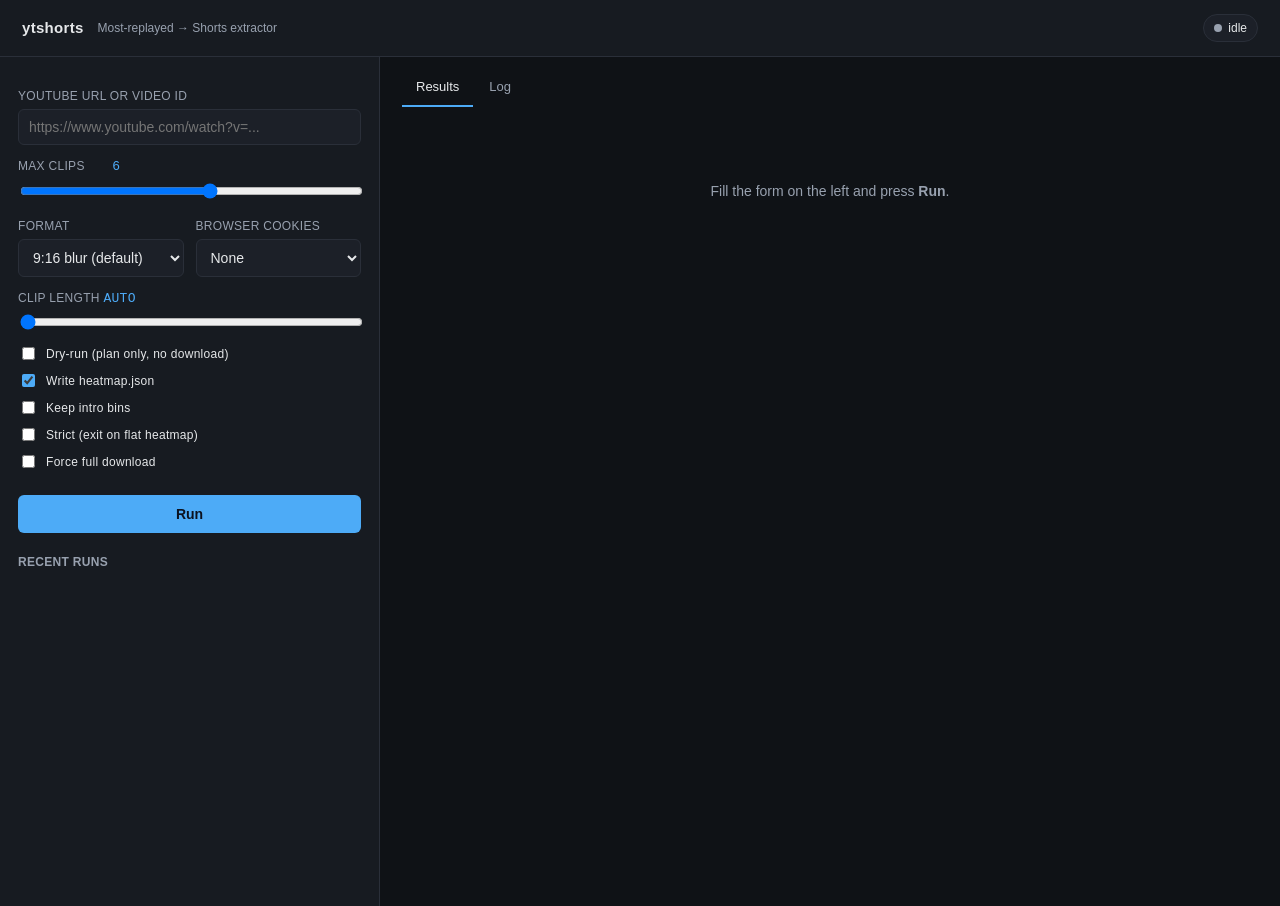
==== dashboard/index.html @ 19aa6a73 "simple algo for yt peak analizer" ====
<!doctype html>
<html lang="en">
<head>
<meta charset="utf-8">
<title>ytshorts — dashboard</title>
<meta name="viewport" content="width=device-width, initial-scale=1">
<style>
:root {
  --bg: #0f1216;
  --panel: #171b21;
  --panel-2: #1c2028;
  --border: #2a2f39;
  --text: #e6e8ea;
  --muted: #98a1af;
  --accent: #4dabf7;
  --accent-2: #339af0;
  --ok: #37b24d;
  --warn: #f59f00;
  --err: #f03e3e;
  --mono: ui-monospace, SFMono-Regular, Menlo, Consolas, monospace;
}
* { box-sizing: border-box; }
html, body { margin: 0; padding: 0; background: var(--bg); color: var(--text);
  font: 14px/1.5 -apple-system, BlinkMacSystemFont, "Segoe UI", Roboto, Helvetica, Arial, sans-serif; }
a { color: var(--accent); text-decoration: none; }
a:hover { color: var(--accent-2); }

header {
  padding: 14px 22px; border-bottom: 1px solid var(--border);
  display: flex; align-items: center; gap: 14px;
  background: var(--panel);
}
header h1 { margin: 0; font-size: 15px; font-weight: 600; letter-spacing: .3px; }
header .sub { color: var(--muted); font-size: 12px; }

main {
  display: grid; grid-template-columns: 380px 1fr; gap: 0;
  height: calc(100vh - 51px);
}
.sidebar {
  background: var(--panel); border-right: 1px solid var(--border);
  overflow-y: auto; padding: 18px;
}
.right { display: flex; flex-direction: column; overflow: hidden; }

label { display: block; font-size: 12px; color: var(--muted);
  margin: 12px 0 4px; letter-spacing: .3px; text-transform: uppercase; }
input[type=text], select {
  width: 100%; background: var(--panel-2); color: var(--text);
  border: 1px solid var(--border); border-radius: 6px;
  padding: 9px 10px; font-size: 14px;
}
input[type=range] { width: 100%; }
input:focus, select:focus { outline: none; border-color: var(--accent); }
.row { display: grid; grid-template-columns: 1fr 1fr; gap: 12px; }
.checkbox { display: flex; gap: 8px; align-items: center; margin: 8px 0;
  color: var(--text); font-size: 13px; }
.checkbox input { accent-color: var(--accent); }
.slider-value { display: inline-block; min-width: 32px; text-align: right;
  color: var(--accent); font-family: var(--mono); font-size: 13px; }

button.primary {
  width: 100%; margin-top: 16px; background: var(--accent);
  color: #0b1220; border: 0; padding: 11px 14px; border-radius: 6px;
  font-weight: 600; font-size: 14px; cursor: pointer;
}
button.primary:hover:not(:disabled) { background: var(--accent-2); }
button.primary:disabled { opacity: .5; cursor: not-allowed; }

.tabs { display: flex; gap: 2px; padding: 12px 22px 0 22px; }
.tab {
  padding: 8px 14px; cursor: pointer; color: var(--muted);
  border-bottom: 2px solid transparent; font-size: 13px;
}
.tab.active { color: var(--text); border-color: var(--accent); }
.tab .count { color: var(--muted); font-size: 11px; margin-left: 6px; }
.panels { flex: 1; overflow: auto; padding: 14px 22px 22px 22px; }
.panel { display: none; }
.panel.active { display: block; }

.log {
  background: #0a0d12; border: 1px solid var(--border); border-radius: 8px;
  padding: 12px 14px; font-family: var(--mono); font-size: 12.5px;
  color: #cfd6df; white-space: pre-wrap; overflow: auto; min-height: 200px;
  max-height: 100%;
}
.log .prefix { color: var(--muted); }
.log .warn   { color: var(--warn); }
.log .err    { color: var(--err); }
.log .ok     { color: var(--ok); }

.status-pill {
  display: inline-flex; align-items: center; gap: 6px;
  padding: 4px 10px; border-radius: 999px; font-size: 12px;
  border: 1px solid var(--border); background: var(--panel-2);
}
.status-pill .dot { width: 8px; height: 8px; border-radius: 50%;
  background: var(--muted); }
.status-pill.running .dot { background: var(--accent); animation: pulse 1.2s infinite; }
.status-pill.done    .dot { background: var(--ok); }
.status-pill.err     .dot { background: var(--err); }
@keyframes pulse { 0%, 100% { opacity: 1; } 50% { opacity: .35; } }

.clip-grid {
  display: grid; grid-template-columns: repeat(auto-fill, minmax(320px, 1fr));
  gap: 14px; margin-top: 12px;
}
.clip {
  background: var(--panel); border: 1px solid var(--border); border-radius: 8px;
  overflow: hidden;
}
.clip video { display: block; width: 100%; background: #000; aspect-ratio: 9/16;
  object-fit: contain; }
.clip .meta { padding: 10px 12px; }
.clip .title { font-weight: 600; margin-bottom: 4px; }
.clip .row2 { color: var(--muted); font-size: 12px; display: flex;
  justify-content: space-between; }
.clip .row2 code { font-family: var(--mono); font-size: 11.5px; }
.clip a.download { display: inline-block; margin-top: 8px; font-size: 12px; }

.sparkline {
  background: var(--panel); border: 1px solid var(--border); border-radius: 8px;
  padding: 12px 14px; margin-bottom: 14px;
}
.sparkline .head { display: flex; justify-content: space-between;
  color: var(--muted); font-size: 12px; margin-bottom: 6px; }
.sparkline svg { display: block; width: 100%; height: 74px; }

.videometa {
  background: var(--panel); border: 1px solid var(--border); border-radius: 8px;
  padding: 12px 14px; margin-bottom: 14px;
}
.videometa .title { font-weight: 600; margin-bottom: 4px; }
.videometa .row2 { color: var(--muted); font-size: 12px; }

.job-history { margin-top: 20px; }
.job-history h3 { font-size: 12px; color: var(--muted);
  text-transform: uppercase; letter-spacing: .3px; margin: 0 0 6px; }
.job-history .item {
  padding: 8px 10px; border-radius: 6px; cursor: pointer;
  color: var(--muted); font-size: 12.5px;
  border: 1px solid transparent;
}
.job-history .item:hover { background: var(--panel-2); }
.job-history .item.active { background: var(--panel-2);
  border-color: var(--border); color: var(--text); }
.job-history .item .id  { font-family: var(--mono); font-size: 11px;
  color: var(--muted); }

.empty-state {
  text-align: center; color: var(--muted); padding: 60px 20px;
  font-size: 14px;
}
</style>
</head>
<body>

<header>
  <h1>ytshorts</h1>
  <div class="sub">Most-replayed → Shorts extractor</div>
  <div style="flex:1"></div>
  <span id="status-pill" class="status-pill"><span class="dot"></span><span id="status-text">idle</span></span>
</header>

<main>
  <aside class="sidebar">
    <form id="form">
      <label for="url">YouTube URL or video id</label>
      <input id="url" type="text" placeholder="https://www.youtube.com/watch?v=..." autocomplete="off">

      <label>Max clips <span id="maxClipsValue" class="slider-value">6</span></label>
      <input id="maxClips" type="range" min="1" max="10" value="6">

      <div class="row">
        <div>
          <label for="format">Format</label>
          <select id="format">
            <option value="916blur">9:16 blur (default)</option>
            <option value="916crop">9:16 center crop</option>
            <option value="orig">Original</option>
          </select>
        </div>
        <div>
          <label for="cookies">Browser cookies</label>
          <select id="cookies">
            <option value="none">None</option>
            <option value="chrome">Chrome</option>
            <option value="edge">Edge</option>
            <option value="firefox">Firefox</option>
            <option value="brave">Brave</option>
          </select>
        </div>
      </div>

      <label>Clip length <span id="clipLenValue" class="slider-value">auto</span></label>
      <input id="clipLen" type="range" min="0" max="180" value="0">

      <div class="checkbox"><input type="checkbox" id="dryRun"><label for="dryRun" style="margin:0; text-transform:none; color:var(--text)">Dry-run (plan only, no download)</label></div>
      <div class="checkbox"><input type="checkbox" id="dumpHeatmap" checked><label for="dumpHeatmap" style="margin:0; text-transform:none; color:var(--text)">Write heatmap.json</label></div>
      <div class="checkbox"><input type="checkbox" id="keepIntro"><label for="keepIntro" style="margin:0; text-transform:none; color:var(--text)">Keep intro bins</label></div>
      <div class="checkbox"><input type="checkbox" id="strict"><label for="strict" style="margin:0; text-transform:none; color:var(--text)">Strict (exit on flat heatmap)</label></div>
      <div class="checkbox"><input type="checkbox" id="fullDownload"><label for="fullDownload" style="margin:0; text-transform:none; color:var(--text)">Force full download</label></div>

      <button id="runBtn" class="primary" type="submit">Run</button>
    </form>

    <div class="job-history">
      <h3>Recent runs</h3>
      <div id="jobList"></div>
    </div>
  </aside>

  <section class="right">
    <div class="tabs">
      <div class="tab active" data-panel="results">Results</div>
      <div class="tab" data-panel="log">Log</div>
    </div>
    <div class="panels">
      <div id="panel-results" class="panel active">
        <div id="resultsBody">
          <div class="empty-state">
            Fill the form on the left and press <b>Run</b>.
          </div>
        </div>
      </div>
      <div id="panel-log" class="panel">
        <div id="logBody" class="log">(no runs yet)</div>
      </div>
    </div>
  </section>
</main>

<script>
"use strict";

const $ = (id) => document.getElementById(id);
const state = {
  currentJob: null,
  logFrom: 0,
  logPoller: null,
  jobPoller: null,
};

// ---------- form ↔ ui state ----------
$("maxClips").addEventListener("input", (e) => {
  $("maxClipsValue").textContent = e.target.value;
});
$("clipLen").addEventListener("input", (e) => {
  const v = +e.target.value;
  $("clipLenValue").textContent = v === 0 ? "auto" : v + "s";
});

// tabs
document.querySelectorAll(".tab").forEach(tab => {
  tab.addEventListener("click", () => {
    document.querySelectorAll(".tab").forEach(t => t.classList.remove("active"));
    document.querySelectorAll(".panel").forEach(p => p.classList.remove("active"));
    tab.classList.add("active");
    $("panel-" + tab.dataset.panel).classList.add("active");
  });
});

// ---------- status pill ----------
function setStatus(kind, text) {
  const p = $("status-pill");
  p.className = "status-pill " + kind;
  $("status-text").textContent = text;
}

// ---------- run ----------
$("form").addEventListener("submit", async (e) => {
  e.preventDefault();
  const url = $("url").value.trim();
  if (!url) return;
  const payload = {
    url,
    max_clips: +$("maxClips").value,
    format: $("format").value,
    cookies: $("cookies").value,
    dry_run: $("dryRun").checked,
    dump_heatmap: $("dumpHeatmap").checked,
    keep_intro: $("keepIntro").checked,
    strict: $("strict").checked,
    full_download: $("fullDownload").checked,
  };
  const clipLen = +$("clipLen").value;
  if (clipLen > 0) payload.clip_len = clipLen;

  $("runBtn").disabled = true;
  setStatus("running", "starting...");
  try {
    const r = await fetch("/api/run", {
      method: "POST",
      headers: {"Content-Type": "application/json"},
      body: JSON.stringify(payload),
    });
    const j = await r.json();
    if (!r.ok) throw new Error(j.error || "run failed");
    attachJob(j.job_id);
    refreshJobList();
  } catch (err) {
    setStatus("err", "failed to start");
    $("logBody").textContent = "error: " + err.message;
  } finally {
    $("runBtn").disabled = false;
  }
});

// ---------- job attach + poll ----------
function attachJob(id) {
  if (state.logPoller) clearInterval(state.logPoller);
  if (state.jobPoller) clearInterval(state.jobPoller);
  state.currentJob = id;
  state.logFrom = 0;
  $("logBody").textContent = "";
  $("resultsBody").innerHTML = `<div class="empty-state">Running… see the Log tab for live output.</div>`;
  setStatus("running", "running " + id);

  const tickLog = async () => {
    if (!state.currentJob) return;
    try {
      const r = await fetch(`/api/jobs/${state.currentJob}/log?from=${state.logFrom}`);
      const j = await r.json();
      if (j.chunk) {
        appendLog(j.chunk);
        state.logFrom = j.next;
      }
      if (j.done) {
        clearInterval(state.logPoller);
        state.logPoller = null;
        // final log flush
        if (j.next > state.logFrom) {
          const r2 = await fetch(`/api/jobs/${state.currentJob}/log?from=${state.logFrom}`);
          const j2 = await r2.json();
          if (j2.chunk) { appendLog(j2.chunk); state.logFrom = j2.next; }
        }
        finishJob(j.exit_code);
      }
    } catch (e) { /* transient, retry next tick */ }
  };
  state.logPoller = setInterval(tickLog, 400);
  tickLog();
}

function appendLog(text) {
  const el = $("logBody");
  const isBottom = el.scrollHeight - el.scrollTop - el.clientHeight < 30;
  // Colorize a few well-known tokens.
  const esc = (s) => s.replace(/[&<>]/g,
    c => ({'&':'&amp;','<':'&lt;','>':'&gt;'}[c]));
  let html = esc(text);
  html = html.replace(/\[(\d+)\/(\d+)\]/g, '<span class="prefix">[$1/$2]</span>');
  html = html.replace(/\berror:/g, '<span class="err">error:</span>');
  html = html.replace(/\bwarning:/g, '<span class="warn">warning:</span>');
  html = html.replace(/\[warn\]/g, '<span class="warn">[warn]</span>');
  html = html.replace(/\[ok\]/g, '<span class="ok">[ok]</span>');
  el.insertAdjacentHTML("beforeend", html);
  if (isBottom) el.scrollTop = el.scrollHeight;
}

async function finishJob(exit_code) {
  if (exit_code === 0) setStatus("done", "done");
  else                 setStatus("err", "exit " + exit_code);
  await renderResults();
}

// ---------- results ----------
async function renderResults() {
  const id = state.currentJob;
  const body = $("resultsBody");
  let manifest = null;
  try {
    const r = await fetch(`/api/jobs/${id}/manifest`);
    if (r.ok) manifest = await r.json();
  } catch (e) {}
  if (!manifest) {
    body.innerHTML = `<div class="empty-state">
      Job finished, but no manifest.json was produced. See the Log tab for details.
    </div>`;
    return;
  }
  let heatmap = null;
  try {
    const r = await fetch(`/api/jobs/${id}/heatmap`);
    if (r.ok) heatmap = await r.json();
  } catch (e) {}

  const v = manifest.video || {};
  const q = manifest.quality || {};
  const clips = manifest.clips || [];

  let html = `
    <div class="videometa">
      <div class="title">${esc(v.title || v.id || "?")}</div>
      <div class="row2">
        ${esc(v.channel || "")} · ${fmtSec(v.duration || 0)} ·
        max/med ${(q.maxOverMedian || 0).toFixed(2)}${q.flat ? ' <span class="warn">(flat)</span>' : ''}
        · <a href="${esc(v.url || '#')}" target="_blank">source</a>
      </div>
    </div>
  `;

  if (heatmap && heatmap.bins) {
    html += renderSparkline(heatmap.bins, clips);
  }

  if (clips.length === 0) {
    html += `<div class="empty-state">No clips were produced.</div>`;
  } else {
    html += `<div class="clip-grid">`;
    for (const c of clips) {
      const src = `/api/jobs/${id}/file/${encodeURIComponent(c.file)}`;
      html += `
        <div class="clip">
          ${manifest.params && manifest.params.dry_run ? '' :
            `<video controls preload="metadata" src="${src}"></video>`}
          <div class="meta">
            <div class="title">#${c.index} — ${fmtSec(c.start)} → ${fmtSec(c.end)}</div>
            <div class="row2">
              <span>bin ${c.peakBin} · peak ${(c.peakScore||0).toFixed(2)}</span>
              <code>${(c.duration||0).toFixed(1)}s</code>
            </div>
            ${c.label ? `<div class="row2"><span>${esc(c.label)}</span></div>` : ''}
            <a class="download" href="${src}" download>Download ${esc(c.file)}</a>
          </div>
        </div>`;
    }
    html += `</div>`;
  }

  body.innerHTML = html;
}

function renderSparkline(bins, clips) {
  const W = 780, H = 74, PAD = 4;
  const bw = (W - PAD * 2) / bins.length;
  let bars = "";
  const maxV = Math.max(0.01, ...bins.map(b => b.value || 0));
  for (let i = 0; i < bins.length; i++) {
    const v = bins[i].value || 0;
    const h = (v / maxV) * (H - 12);
    bars += `<rect x="${PAD + i*bw}" y="${H - h - 2}" width="${bw - 0.5}" height="${h}" fill="#4dabf7" fill-opacity="${0.3 + 0.7 * v}"/>`;
  }
  // overlays for clip windows
  const dur = bins.length * (bins[0] ? (bins[0].end - bins[0].start) : 1);
  let bands = "";
  for (const c of clips) {
    const x1 = PAD + (c.start / dur) * (W - PAD*2);
    const x2 = PAD + (c.end   / dur) * (W - PAD*2);
    bands += `<rect x="${x1}" y="2" width="${x2 - x1}" height="${H - 4}"
                fill="#f59f00" fill-opacity="0.10" stroke="#f59f00" stroke-opacity="0.55"/>
              <text x="${(x1+x2)/2}" y="10" font-size="10" fill="#f59f00"
                text-anchor="middle" font-family="ui-monospace">${c.index}</text>`;
  }
  return `
    <div class="sparkline">
      <div class="head">
        <span>Heatmap (100 bins)</span>
        <span>peak scale: 0.0–${maxV.toFixed(2)}</span>
      </div>
      <svg viewBox="0 0 ${W} ${H}" preserveAspectRatio="none">
        ${bars}${bands}
      </svg>
    </div>`;
}

function esc(s) { return String(s).replace(/[&<>"]/g,
    c => ({'&':'&amp;','<':'&lt;','>':'&gt;','"':'&quot;'}[c])); }
function fmtSec(t) {
  t = Math.round(t);
  const h = Math.floor(t/3600), m = Math.floor((t%3600)/60), s = t%60;
  const pad = (n)=>String(n).padStart(2,"0");
  return h > 0 ? `${h}:${pad(m)}:${pad(s)}` : `${m}:${pad(s)}`;
}

// ---------- job list ----------
async function refreshJobList() {
  try {
    const r = await fetch("/api/jobs");
    const j = await r.json();
    const html = j.jobs.map(job => `
      <div class="item ${job.id === state.currentJob ? 'active' : ''}" data-id="${esc(job.id)}">
        <div>${esc(shortUrl(job.url))}</div>
        <div class="id">${esc(job.id)} · ${job.done ? (job.exit_code === 0 ? 'ok' : 'exit ' + job.exit_code) : 'running'}</div>
      </div>`).join("");
    $("jobList").innerHTML = html || `<div style="color:var(--muted); font-size:12px">nothing yet</div>`;
    $("jobList").querySelectorAll(".item").forEach(el => {
      el.addEventListener("click", () => attachJob(el.dataset.id));
    });
  } catch (e) {}
}
function shortUrl(u) {
  const m = String(u).match(/[?&]v=([A-Za-z0-9_-]{6,})/);
  if (m) return "youtube: " + m[1];
  return u.length > 42 ? u.slice(0, 40) + "…" : u;
}
setInterval(refreshJobList, 3000);
refreshJobList();
</script>
</body>
</html>
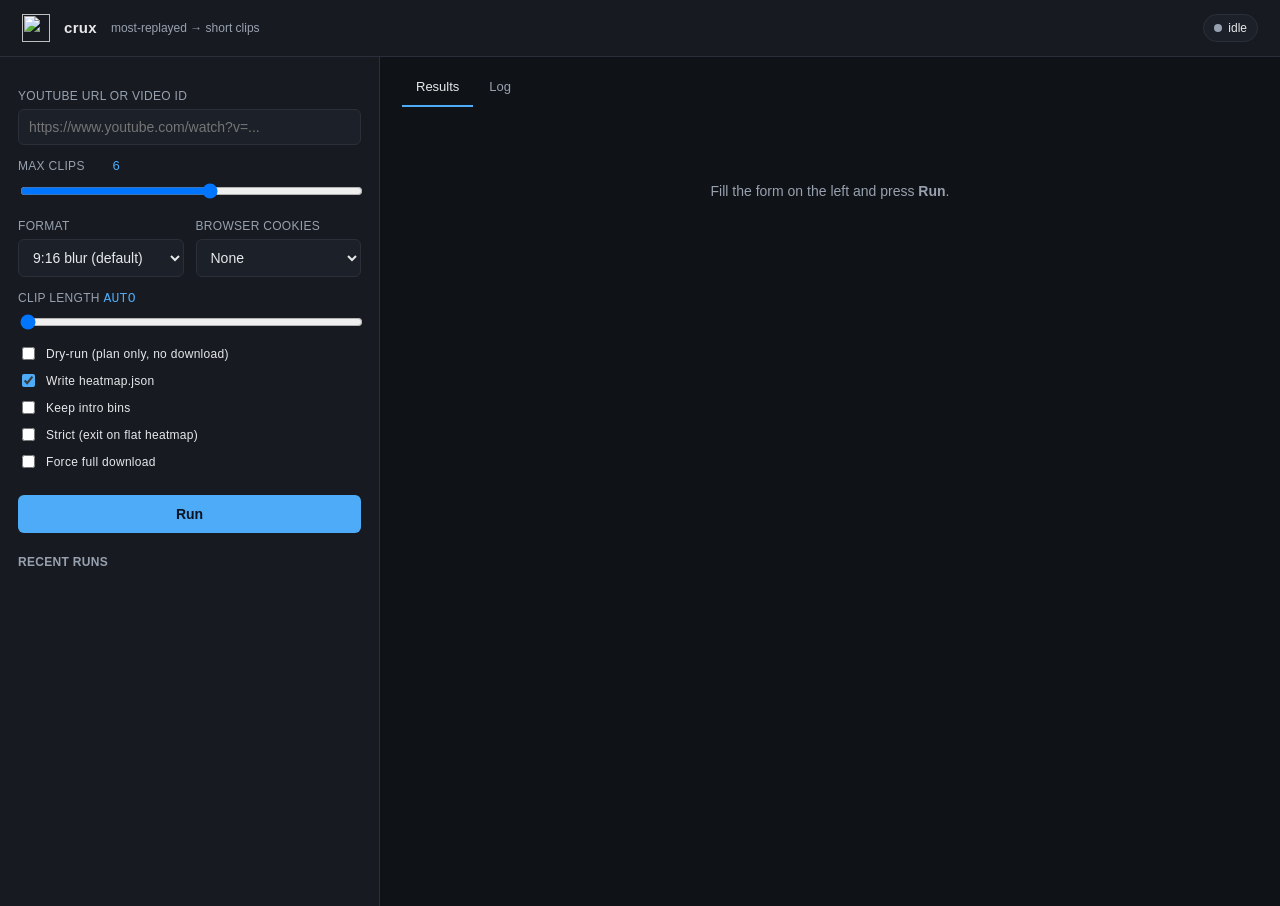
==== commit 33f5bc84: "add gh-actions workflow, branding, tests" ====
--- a/dashboard/index.html
+++ b/dashboard/index.html
@@ -2,8 +2,9 @@
 <html lang="en">
 <head>
 <meta charset="utf-8">
-<title>ytshorts — dashboard</title>
+<title>crux — dashboard</title>
 <meta name="viewport" content="width=device-width, initial-scale=1">
+<link rel="icon" type="image/svg+xml" href="/favicon.svg">
 <style>
 :root {
   --bg: #0f1216;
@@ -156,8 +157,9 @@
 <body>
 
 <header>
-  <h1>ytshorts</h1>
-  <div class="sub">Most-replayed → Shorts extractor</div>
+  <img src="/logo.svg" alt="" width="28" height="28" style="display:block">
+  <h1>crux</h1>
+  <div class="sub">most-replayed → short clips</div>
   <div style="flex:1"></div>
   <span id="status-pill" class="status-pill"><span class="dot"></span><span id="status-text">idle</span></span>
 </header>
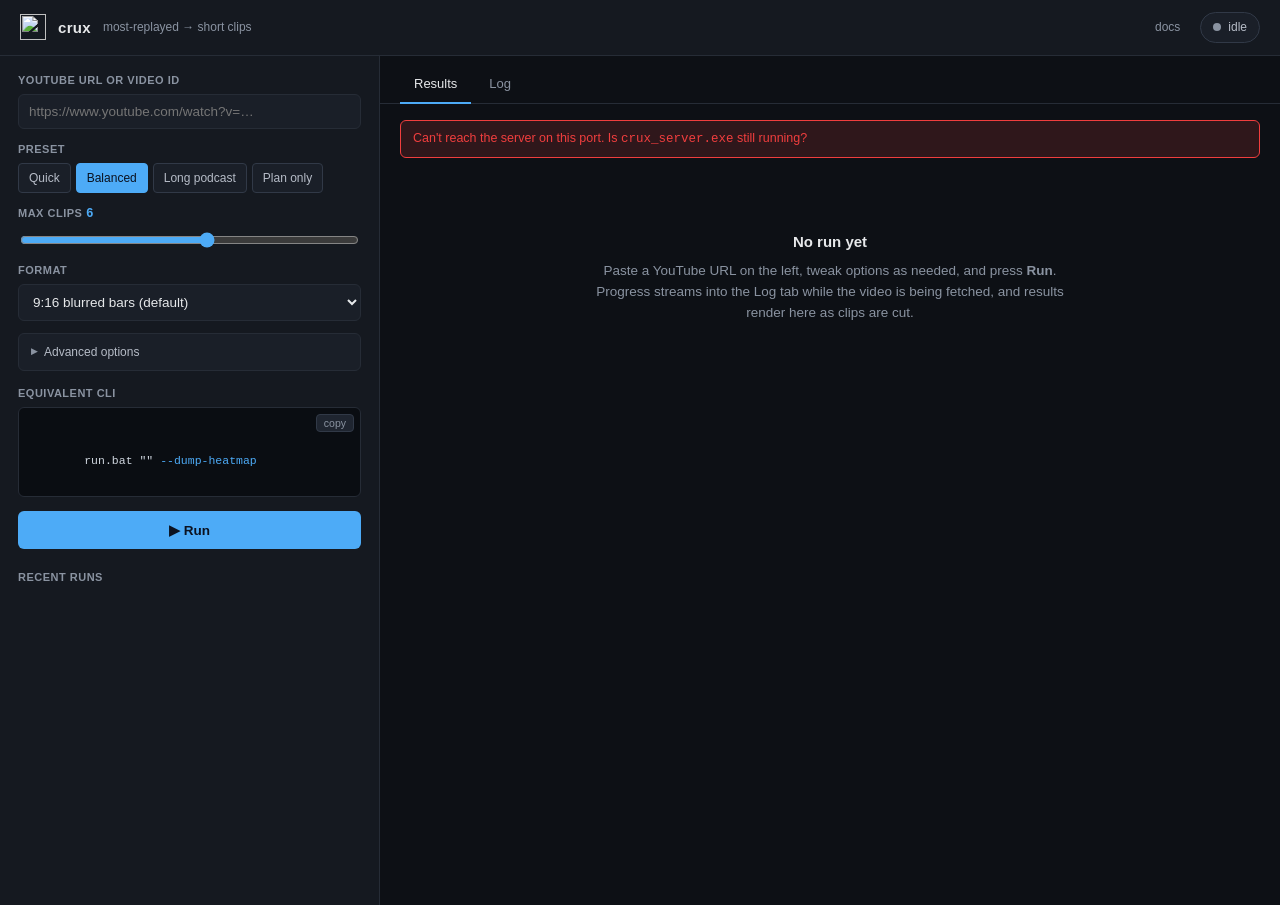
==== commit 0ce45130: "update dashboard, added new options for settings" ====
--- a/dashboard/index.html
+++ b/dashboard/index.html
@@ -6,227 +6,533 @@
 <meta name="viewport" content="width=device-width, initial-scale=1">
 <link rel="icon" type="image/svg+xml" href="/favicon.svg">
 <style>
+/* ========================================================================
+ * Tokens
+ * ==================================================================== */
 :root {
-  --bg: #0f1216;
-  --panel: #171b21;
-  --panel-2: #1c2028;
-  --border: #2a2f39;
+  --bg: #0d1015;
+  --panel: #151920;
+  --panel-2: #1a1f28;
+  --panel-3: #1f2530;
+  --border: #262c36;
+  --border-2: #313947;
   --text: #e6e8ea;
-  --muted: #98a1af;
+  --text-2: #b6bcc7;
+  --muted: #8a93a1;
+  --muted-2: #6b7280;
   --accent: #4dabf7;
   --accent-2: #339af0;
+  --accent-fg: #0b1220;
   --ok: #37b24d;
   --warn: #f59f00;
   --err: #f03e3e;
-  --mono: ui-monospace, SFMono-Regular, Menlo, Consolas, monospace;
+  --mono: ui-monospace, SFMono-Regular, Menlo, Consolas, "Cascadia Code", monospace;
+  --font: -apple-system, BlinkMacSystemFont, "Segoe UI", Roboto, Helvetica, Arial, sans-serif;
 }
 * { box-sizing: border-box; }
-html, body { margin: 0; padding: 0; background: var(--bg); color: var(--text);
-  font: 14px/1.5 -apple-system, BlinkMacSystemFont, "Segoe UI", Roboto, Helvetica, Arial, sans-serif; }
+html, body {
+  margin: 0; padding: 0;
+  background: var(--bg); color: var(--text);
+  font: 13.5px/1.55 var(--font);
+}
 a { color: var(--accent); text-decoration: none; }
 a:hover { color: var(--accent-2); }
 
+/* ========================================================================
+ * Header
+ * ==================================================================== */
 header {
-  padding: 14px 22px; border-bottom: 1px solid var(--border);
-  display: flex; align-items: center; gap: 14px;
+  padding: 12px 20px;
+  border-bottom: 1px solid var(--border);
   background: var(--panel);
-}
-header h1 { margin: 0; font-size: 15px; font-weight: 600; letter-spacing: .3px; }
+  display: flex; align-items: center; gap: 12px;
+}
+header img { display: block; }
+header h1 {
+  margin: 0; font-size: 15px; font-weight: 600; letter-spacing: .3px;
+}
 header .sub { color: var(--muted); font-size: 12px; }
-
+header .spacer { flex: 1; }
+header .link { color: var(--muted); font-size: 12px; margin-right: 8px; }
+header .link:hover { color: var(--text); }
+
+.status-pill {
+  display: inline-flex; align-items: center; gap: 7px;
+  padding: 5px 12px; border-radius: 999px; font-size: 12px;
+  border: 1px solid var(--border-2); background: var(--panel-2);
+  color: var(--text-2);
+  min-height: 26px;
+}
+.status-pill .dot { width: 8px; height: 8px; border-radius: 50%; background: var(--muted); }
+.status-pill.working  .dot { background: var(--accent); animation: pulse 1.1s infinite; }
+.status-pill.done     .dot { background: var(--ok); }
+.status-pill.err      .dot { background: var(--err); }
+.status-pill.stale    { border-color: var(--err); color: var(--err); }
+.status-pill.stale    .dot { background: var(--err); }
+@keyframes pulse { 0%, 100% { opacity: 1; } 50% { opacity: .3; } }
+
+/* ========================================================================
+ * Layout
+ * ==================================================================== */
 main {
-  display: grid; grid-template-columns: 380px 1fr; gap: 0;
+  display: grid;
+  grid-template-columns: 380px 1fr;
   height: calc(100vh - 51px);
 }
 .sidebar {
-  background: var(--panel); border-right: 1px solid var(--border);
-  overflow-y: auto; padding: 18px;
+  background: var(--panel);
+  border-right: 1px solid var(--border);
+  overflow-y: auto;
+  padding: 16px 18px 18px;
 }
 .right { display: flex; flex-direction: column; overflow: hidden; }
 
-label { display: block; font-size: 12px; color: var(--muted);
-  margin: 12px 0 4px; letter-spacing: .3px; text-transform: uppercase; }
+/* ========================================================================
+ * Form controls (shared)
+ * ==================================================================== */
+.field { margin-bottom: 12px; }
+label.k {
+  display: block; font-size: 11px; color: var(--muted);
+  margin: 0 0 5px; letter-spacing: .5px; text-transform: uppercase;
+  font-weight: 600;
+}
 input[type=text], select {
   width: 100%; background: var(--panel-2); color: var(--text);
   border: 1px solid var(--border); border-radius: 6px;
-  padding: 9px 10px; font-size: 14px;
-}
-input[type=range] { width: 100%; }
-input:focus, select:focus { outline: none; border-color: var(--accent); }
-.row { display: grid; grid-template-columns: 1fr 1fr; gap: 12px; }
-.checkbox { display: flex; gap: 8px; align-items: center; margin: 8px 0;
-  color: var(--text); font-size: 13px; }
-.checkbox input { accent-color: var(--accent); }
-.slider-value { display: inline-block; min-width: 32px; text-align: right;
-  color: var(--accent); font-family: var(--mono); font-size: 13px; }
-
-button.primary {
-  width: 100%; margin-top: 16px; background: var(--accent);
-  color: #0b1220; border: 0; padding: 11px 14px; border-radius: 6px;
-  font-weight: 600; font-size: 14px; cursor: pointer;
-}
-button.primary:hover:not(:disabled) { background: var(--accent-2); }
-button.primary:disabled { opacity: .5; cursor: not-allowed; }
-
-.tabs { display: flex; gap: 2px; padding: 12px 22px 0 22px; }
+  padding: 9px 10px; font-size: 13.5px;
+  font-family: inherit;
+}
+input[type=text]:focus, select:focus {
+  outline: none; border-color: var(--accent);
+}
+input[type=range] { width: 100%; accent-color: var(--accent); }
+.slider-row {
+  display: flex; align-items: baseline; gap: 8px;
+}
+.slider-row input[type=range] { flex: 1; }
+.slider-value {
+  min-width: 46px; text-align: right;
+  color: var(--accent); font-family: var(--mono); font-size: 12.5px;
+}
+.check {
+  display: flex; gap: 8px; align-items: center;
+  padding: 4px 0;
+  color: var(--text-2); font-size: 13px;
+  cursor: pointer;
+}
+.check input {
+  accent-color: var(--accent);
+  width: 15px; height: 15px;
+}
+.check .hint { color: var(--muted-2); font-size: 11.5px; }
+
+.row2 {
+  display: grid; grid-template-columns: 1fr 1fr; gap: 10px;
+}
+
+/* URL field with extracted-id chip */
+.url-wrap { position: relative; }
+.url-chip {
+  position: absolute; right: 8px; top: 50%; transform: translateY(-50%);
+  background: var(--panel-3); color: var(--accent);
+  font: 11px var(--mono);
+  padding: 3px 7px; border-radius: 4px;
+  pointer-events: none;
+  border: 1px solid var(--border-2);
+}
+.url-chip.hidden { display: none; }
+
+/* ========================================================================
+ * Presets
+ * ==================================================================== */
+.presets {
+  display: flex; flex-wrap: wrap; gap: 5px;
+}
+.preset {
+  padding: 5px 10px; border-radius: 4px;
+  border: 1px solid var(--border-2); background: var(--panel-2);
+  color: var(--text-2); font-size: 12px; cursor: pointer;
+  transition: background 100ms;
+}
+.preset:hover { background: var(--panel-3); color: var(--text); }
+.preset.active { background: var(--accent); color: var(--accent-fg); border-color: var(--accent); }
+
+/* ========================================================================
+ * Advanced (collapsible)
+ * ==================================================================== */
+details.adv {
+  margin: 12px 0; border: 1px solid var(--border);
+  border-radius: 6px; background: var(--panel-2);
+}
+details.adv[open] { border-color: var(--border-2); }
+details.adv summary {
+  padding: 9px 12px; font-size: 12px; color: var(--text-2);
+  cursor: pointer; user-select: none;
+  list-style: none;
+  display: flex; align-items: center; gap: 6px;
+}
+details.adv summary::-webkit-details-marker { display: none; }
+details.adv summary::before {
+  content: "▶"; font-size: 9px; color: var(--muted);
+  transition: transform 150ms;
+}
+details.adv[open] summary::before { transform: rotate(90deg); }
+details.adv .adv-body { padding: 6px 12px 12px; }
+
+/* ========================================================================
+ * CLI preview
+ * ==================================================================== */
+.cli-block {
+  background: #0a0d12;
+  border: 1px solid var(--border);
+  border-radius: 6px;
+  padding: 8px 10px;
+  font: 11.5px/1.55 var(--mono);
+  color: #cfd6df;
+  white-space: pre-wrap;
+  word-break: break-all;
+  max-height: 130px;
+  overflow-y: auto;
+  position: relative;
+}
+.cli-block .copy {
+  position: absolute; right: 6px; top: 6px;
+  background: var(--panel-3); color: var(--muted); border: 1px solid var(--border-2);
+  border-radius: 4px; padding: 2px 7px; font-size: 10.5px; cursor: pointer;
+}
+.cli-block .copy:hover { color: var(--text); }
+.cli-block .flag { color: var(--accent); }
+.cli-block .val  { color: var(--text); }
+
+/* ========================================================================
+ * Buttons
+ * ==================================================================== */
+.btn-run {
+  width: 100%; margin-top: 14px;
+  background: var(--accent); color: var(--accent-fg);
+  border: 0; padding: 11px; border-radius: 6px;
+  font-weight: 600; font-size: 13.5px;
+  cursor: pointer;
+  transition: background 100ms;
+}
+.btn-run:hover:not(:disabled) { background: var(--accent-2); }
+.btn-run:disabled { opacity: .55; cursor: not-allowed; }
+.btn-run.busy { background: var(--panel-3); color: var(--muted); border: 1px solid var(--border-2); }
+
+/* ========================================================================
+ * Recent runs
+ * ==================================================================== */
+.section-title {
+  font-size: 11px; color: var(--muted);
+  text-transform: uppercase; letter-spacing: .5px; font-weight: 600;
+  margin: 20px 0 6px;
+}
+.jobs .item {
+  padding: 7px 10px; border-radius: 5px; cursor: pointer;
+  color: var(--text-2); font-size: 12.5px;
+  border: 1px solid transparent;
+  transition: background 100ms;
+}
+.jobs .item:hover { background: var(--panel-2); }
+.jobs .item.active { background: var(--panel-2); border-color: var(--border-2); color: var(--text); }
+.jobs .item .id {
+  font-family: var(--mono); font-size: 10.5px;
+  color: var(--muted-2); margin-top: 2px;
+}
+.jobs .item .state.ok  { color: var(--ok); }
+.jobs .item .state.err { color: var(--err); }
+.jobs .empty { color: var(--muted-2); font-size: 12px; padding: 6px 0; }
+
+/* ========================================================================
+ * Main tabs
+ * ==================================================================== */
+.tabs {
+  display: flex; gap: 4px; padding: 10px 20px 0;
+  border-bottom: 1px solid var(--border);
+}
 .tab {
   padding: 8px 14px; cursor: pointer; color: var(--muted);
   border-bottom: 2px solid transparent; font-size: 13px;
+  margin-bottom: -1px;
 }
 .tab.active { color: var(--text); border-color: var(--accent); }
-.tab .count { color: var(--muted); font-size: 11px; margin-left: 6px; }
-.panels { flex: 1; overflow: auto; padding: 14px 22px 22px 22px; }
+.tab .count { color: var(--muted-2); font-size: 11px; margin-left: 5px; }
+
+.panels {
+  flex: 1; overflow: auto; padding: 16px 20px 24px;
+}
 .panel { display: none; }
 .panel.active { display: block; }
 
+/* ========================================================================
+ * Results tab
+ * ==================================================================== */
+.card {
+  background: var(--panel); border: 1px solid var(--border);
+  border-radius: 8px; padding: 12px 14px; margin-bottom: 14px;
+}
+.card .title { font-weight: 600; margin-bottom: 4px; font-size: 14px; }
+.card .meta-row {
+  color: var(--muted); font-size: 12px;
+  display: flex; flex-wrap: wrap; gap: 10px;
+}
+.card .meta-row .chip {
+  display: inline-flex; align-items: center; gap: 4px;
+  background: var(--panel-3); color: var(--text-2);
+  padding: 2px 8px; border-radius: 4px; font-size: 11px;
+  border: 1px solid var(--border-2);
+}
+.card .meta-row .chip.warn { color: var(--warn); border-color: var(--warn); background: transparent; }
+
+.sparkline { padding: 10px 14px; }
+.sparkline .head {
+  display: flex; justify-content: space-between;
+  color: var(--muted); font-size: 11.5px; margin-bottom: 6px;
+}
+.sparkline svg {
+  display: block; width: 100%; height: 84px;
+  background: #0a0d12; border-radius: 4px;
+}
+
+.clip-grid {
+  display: grid; grid-template-columns: repeat(auto-fill, minmax(300px, 1fr));
+  gap: 12px;
+}
+.clip {
+  background: var(--panel); border: 1px solid var(--border);
+  border-radius: 8px; overflow: hidden;
+}
+.clip video {
+  display: block; width: 100%; background: #000;
+  aspect-ratio: 9 / 16; object-fit: contain;
+}
+.clip .body { padding: 10px 12px; }
+.clip .body .n { font-weight: 600; }
+.clip .body .r { color: var(--muted); font-size: 11.5px; display: flex; justify-content: space-between; margin-top: 2px; }
+.clip .body .r code { font: 11px var(--mono); }
+.clip .body a.dl { display: inline-block; margin-top: 8px; font-size: 12px; }
+.clip .body .label { color: var(--muted-2); font-size: 11.5px; margin-top: 2px; }
+
+/* ========================================================================
+ * Log tab
+ * ==================================================================== */
+.log-toolbar {
+  display: flex; gap: 6px; align-items: center;
+  margin-bottom: 8px; flex-wrap: wrap;
+}
+.chip-btn {
+  padding: 3px 9px; border-radius: 999px;
+  border: 1px solid var(--border-2); background: var(--panel-2);
+  color: var(--text-2); font-size: 11.5px; cursor: pointer;
+}
+.chip-btn.active { background: var(--accent); color: var(--accent-fg); border-color: var(--accent); }
+.chip-btn:hover:not(.active) { background: var(--panel-3); color: var(--text); }
+
 .log {
-  background: #0a0d12; border: 1px solid var(--border); border-radius: 8px;
-  padding: 12px 14px; font-family: var(--mono); font-size: 12.5px;
-  color: #cfd6df; white-space: pre-wrap; overflow: auto; min-height: 200px;
-  max-height: 100%;
-}
-.log .prefix { color: var(--muted); }
-.log .warn   { color: var(--warn); }
-.log .err    { color: var(--err); }
-.log .ok     { color: var(--ok); }
-
-.status-pill {
-  display: inline-flex; align-items: center; gap: 6px;
-  padding: 4px 10px; border-radius: 999px; font-size: 12px;
-  border: 1px solid var(--border); background: var(--panel-2);
-}
-.status-pill .dot { width: 8px; height: 8px; border-radius: 50%;
-  background: var(--muted); }
-.status-pill.running .dot { background: var(--accent); animation: pulse 1.2s infinite; }
-.status-pill.done    .dot { background: var(--ok); }
-.status-pill.err     .dot { background: var(--err); }
-@keyframes pulse { 0%, 100% { opacity: 1; } 50% { opacity: .35; } }
-
-.clip-grid {
-  display: grid; grid-template-columns: repeat(auto-fill, minmax(320px, 1fr));
-  gap: 14px; margin-top: 12px;
-}
-.clip {
-  background: var(--panel); border: 1px solid var(--border); border-radius: 8px;
-  overflow: hidden;
-}
-.clip video { display: block; width: 100%; background: #000; aspect-ratio: 9/16;
-  object-fit: contain; }
-.clip .meta { padding: 10px 12px; }
-.clip .title { font-weight: 600; margin-bottom: 4px; }
-.clip .row2 { color: var(--muted); font-size: 12px; display: flex;
-  justify-content: space-between; }
-.clip .row2 code { font-family: var(--mono); font-size: 11.5px; }
-.clip a.download { display: inline-block; margin-top: 8px; font-size: 12px; }
-
-.sparkline {
-  background: var(--panel); border: 1px solid var(--border); border-radius: 8px;
-  padding: 12px 14px; margin-bottom: 14px;
-}
-.sparkline .head { display: flex; justify-content: space-between;
-  color: var(--muted); font-size: 12px; margin-bottom: 6px; }
-.sparkline svg { display: block; width: 100%; height: 74px; }
-
-.videometa {
-  background: var(--panel); border: 1px solid var(--border); border-radius: 8px;
-  padding: 12px 14px; margin-bottom: 14px;
-}
-.videometa .title { font-weight: 600; margin-bottom: 4px; }
-.videometa .row2 { color: var(--muted); font-size: 12px; }
-
-.job-history { margin-top: 20px; }
-.job-history h3 { font-size: 12px; color: var(--muted);
-  text-transform: uppercase; letter-spacing: .3px; margin: 0 0 6px; }
-.job-history .item {
-  padding: 8px 10px; border-radius: 6px; cursor: pointer;
-  color: var(--muted); font-size: 12.5px;
-  border: 1px solid transparent;
-}
-.job-history .item:hover { background: var(--panel-2); }
-.job-history .item.active { background: var(--panel-2);
-  border-color: var(--border); color: var(--text); }
-.job-history .item .id  { font-family: var(--mono); font-size: 11px;
-  color: var(--muted); }
-
-.empty-state {
+  background: #0a0d12; border: 1px solid var(--border);
+  border-radius: 6px;
+  padding: 10px 12px;
+  font: 12px/1.5 var(--mono);
+  color: #cfd6df;
+  white-space: pre-wrap; word-break: break-word;
+  overflow: auto;
+  height: calc(100vh - 195px);
+}
+.log .line { display: block; }
+.log .line.hidden { display: none; }
+.log .tag { font-weight: 700; margin-right: 4px; }
+.log .step { color: var(--accent); }
+.log .warn { color: var(--warn); }
+.log .err  { color: var(--err); }
+.log .ok   { color: var(--ok); }
+
+/* ========================================================================
+ * Empty / help
+ * ==================================================================== */
+.empty {
   text-align: center; color: var(--muted); padding: 60px 20px;
-  font-size: 14px;
-}
+  font-size: 13.5px;
+}
+.empty h3 { color: var(--text); font-size: 15px; margin: 0 0 8px; }
+.empty p { max-width: 480px; margin: 0 auto; }
+
+.stale-banner {
+  background: rgba(240, 62, 62, 0.15);
+  border: 1px solid var(--err); color: var(--err);
+  padding: 8px 12px; border-radius: 6px; margin-bottom: 12px;
+  font-size: 12.5px;
+  display: none;
+}
+.stale-banner.show { display: block; }
 </style>
 </head>
 <body>
 
 <header>
-  <img src="/logo.svg" alt="" width="28" height="28" style="display:block">
+  <img src="/logo.svg" alt="" width="26" height="26">
   <h1>crux</h1>
   <div class="sub">most-replayed → short clips</div>
-  <div style="flex:1"></div>
+  <div class="spacer"></div>
+  <a class="link" href="https://github.com" target="_blank">docs</a>
   <span id="status-pill" class="status-pill"><span class="dot"></span><span id="status-text">idle</span></span>
 </header>
 
 <main>
+  <!-- ================================================================ -->
+  <!-- SIDEBAR                                                          -->
+  <!-- ================================================================ -->
   <aside class="sidebar">
-    <form id="form">
-      <label for="url">YouTube URL or video id</label>
-      <input id="url" type="text" placeholder="https://www.youtube.com/watch?v=..." autocomplete="off">
-
-      <label>Max clips <span id="maxClipsValue" class="slider-value">6</span></label>
-      <input id="maxClips" type="range" min="1" max="10" value="6">
-
-      <div class="row">
-        <div>
-          <label for="format">Format</label>
-          <select id="format">
-            <option value="916blur">9:16 blur (default)</option>
-            <option value="916crop">9:16 center crop</option>
-            <option value="orig">Original</option>
-          </select>
-        </div>
-        <div>
-          <label for="cookies">Browser cookies</label>
-          <select id="cookies">
-            <option value="none">None</option>
-            <option value="chrome">Chrome</option>
-            <option value="edge">Edge</option>
-            <option value="firefox">Firefox</option>
-            <option value="brave">Brave</option>
-          </select>
+    <form id="form" autocomplete="off">
+      <div class="field">
+        <label class="k" for="url">YouTube URL or video id</label>
+        <div class="url-wrap">
+          <input id="url" type="text" placeholder="https://www.youtube.com/watch?v=…">
+          <span id="url-chip" class="url-chip hidden"></span>
         </div>
       </div>
 
-      <label>Clip length <span id="clipLenValue" class="slider-value">auto</span></label>
-      <input id="clipLen" type="range" min="0" max="180" value="0">
-
-      <div class="checkbox"><input type="checkbox" id="dryRun"><label for="dryRun" style="margin:0; text-transform:none; color:var(--text)">Dry-run (plan only, no download)</label></div>
-      <div class="checkbox"><input type="checkbox" id="dumpHeatmap" checked><label for="dumpHeatmap" style="margin:0; text-transform:none; color:var(--text)">Write heatmap.json</label></div>
-      <div class="checkbox"><input type="checkbox" id="keepIntro"><label for="keepIntro" style="margin:0; text-transform:none; color:var(--text)">Keep intro bins</label></div>
-      <div class="checkbox"><input type="checkbox" id="strict"><label for="strict" style="margin:0; text-transform:none; color:var(--text)">Strict (exit on flat heatmap)</label></div>
-      <div class="checkbox"><input type="checkbox" id="fullDownload"><label for="fullDownload" style="margin:0; text-transform:none; color:var(--text)">Force full download</label></div>
-
-      <button id="runBtn" class="primary" type="submit">Run</button>
+      <div class="field">
+        <label class="k">Preset</label>
+        <div class="presets" id="presets">
+          <span class="preset" data-preset="quick">Quick</span>
+          <span class="preset active" data-preset="balanced">Balanced</span>
+          <span class="preset" data-preset="podcast">Long podcast</span>
+          <span class="preset" data-preset="plan">Plan only</span>
+        </div>
+      </div>
+
+      <div class="field">
+        <label class="k">Max clips <span id="maxClipsValue" class="slider-value">6</span></label>
+        <div class="slider-row">
+          <input id="maxClips" type="range" min="1" max="10" value="6">
+        </div>
+      </div>
+
+      <div class="field">
+        <label class="k" for="format">Format</label>
+        <select id="format">
+          <option value="916blur">9:16 blurred bars (default)</option>
+          <option value="916crop">9:16 center crop</option>
+          <option value="orig">Original aspect (no reframe)</option>
+        </select>
+      </div>
+
+      <details class="adv">
+        <summary>Advanced options</summary>
+        <div class="adv-body">
+          <div class="field">
+            <label class="k">Clip length <span id="clipLenValue" class="slider-value">auto</span></label>
+            <div class="slider-row">
+              <input id="clipLen" type="range" min="0" max="180" value="0">
+            </div>
+          </div>
+          <div class="field">
+            <label class="k">Min gap between clips (s) <span id="minGapValue" class="slider-value">auto</span></label>
+            <div class="slider-row">
+              <input id="minGap" type="range" min="0" max="600" value="0">
+            </div>
+          </div>
+
+          <div class="row2">
+            <div class="field">
+              <label class="k">Cookies from</label>
+              <select id="cookies">
+                <option value="none">None</option>
+                <option value="chrome">Chrome</option>
+                <option value="edge">Edge</option>
+                <option value="firefox">Firefox</option>
+                <option value="brave">Brave</option>
+              </select>
+            </div>
+            <div class="field">
+              <label class="k">Heatmap source</label>
+              <select id="source">
+                <option value="ytdlp">yt-dlp (default)</option>
+                <option value="native">native (stub)</option>
+              </select>
+            </div>
+          </div>
+
+          <label class="check"><input type="checkbox" id="dumpHeatmap" checked>
+            <span>Write heatmap.json + sparkline</span></label>
+          <label class="check"><input type="checkbox" id="dryRun">
+            <span>Dry-run <span class="hint">— plan only, no download</span></span></label>
+          <label class="check"><input type="checkbox" id="keepIntro">
+            <span>Keep intro bins <span class="hint">— include bin 0/1 in candidacy</span></span></label>
+          <label class="check"><input type="checkbox" id="strict">
+            <span>Strict <span class="hint">— exit on flat heatmap</span></span></label>
+          <label class="check"><input type="checkbox" id="fullDownload">
+            <span>Force full download</span></label>
+          <label class="check"><input type="checkbox" id="trySections">
+            <span>Try parallel sections <span class="hint">— unreliable for DASH; 5-min timeout</span></span></label>
+          <label class="check"><input type="checkbox" id="verbose">
+            <span>Verbose logging</span></label>
+
+          <div class="field" style="margin-top:10px">
+            <label class="k">yt-dlp binary path (override)</label>
+            <input id="ytdlpPath" type="text" placeholder="empty = use default">
+          </div>
+          <div class="field">
+            <label class="k">ffmpeg binary path (override)</label>
+            <input id="ffmpegPath" type="text" placeholder="empty = use default">
+          </div>
+        </div>
+      </details>
+
+      <label class="k" style="margin-top:14px">Equivalent CLI</label>
+      <div class="cli-block">
+        <button type="button" class="copy" id="copyCli" title="copy">copy</button>
+        <span id="cliText">run.bat</span>
+      </div>
+
+      <button id="runBtn" class="btn-run" type="submit">▶  Run</button>
     </form>
 
-    <div class="job-history">
-      <h3>Recent runs</h3>
-      <div id="jobList"></div>
-    </div>
+    <div class="section-title">Recent runs</div>
+    <div class="jobs" id="jobList"></div>
   </aside>
 
+  <!-- ================================================================ -->
+  <!-- MAIN                                                             -->
+  <!-- ================================================================ -->
   <section class="right">
     <div class="tabs">
       <div class="tab active" data-panel="results">Results</div>
-      <div class="tab" data-panel="log">Log</div>
+      <div class="tab" data-panel="log">Log <span class="count" id="logCount"></span></div>
     </div>
     <div class="panels">
+      <div id="staleBanner" class="stale-banner">
+        Can't reach the server on this port. Is <code>crux_server.exe</code> still running?
+      </div>
+
       <div id="panel-results" class="panel active">
         <div id="resultsBody">
-          <div class="empty-state">
-            Fill the form on the left and press <b>Run</b>.
+          <div class="empty">
+            <h3>No run yet</h3>
+            <p>Paste a YouTube URL on the left, tweak options as needed,
+               and press <b>Run</b>. Progress streams into the Log tab
+               while the video is being fetched, and results render here
+               as clips are cut.</p>
           </div>
         </div>
       </div>
+
       <div id="panel-log" class="panel">
-        <div id="logBody" class="log">(no runs yet)</div>
+        <div class="log-toolbar">
+          <span class="chip-btn active" data-filter="all">All</span>
+          <span class="chip-btn"        data-filter="step">Steps</span>
+          <span class="chip-btn"        data-filter="dl">Download</span>
+          <span class="chip-btn"        data-filter="cut">Cut</span>
+          <span class="chip-btn"        data-filter="warn">Warnings</span>
+          <span class="chip-btn"        data-filter="err">Errors</span>
+          <div style="flex:1"></div>
+          <label class="check" style="padding:0 8px">
+            <input type="checkbox" id="autoscroll" checked>
+            <span style="font-size:12px">Autoscroll</span>
+          </label>
+          <button type="button" class="chip-btn" id="copyLog">Copy log</button>
+        </div>
+        <div id="logBody" class="log">(no runs yet — start one from the sidebar)</div>
       </div>
     </div>
   </section>
@@ -235,24 +541,211 @@
 <script>
 "use strict";
 
+// ==========================================================================
+// Small utilities
+// ==========================================================================
 const $ = (id) => document.getElementById(id);
+const esc = (s) => String(s ?? "").replace(/[&<>"]/g,
+    c => ({'&':'&amp;','<':'&lt;','>':'&gt;','"':'&quot;'}[c]));
+const debounce = (fn, ms) => {
+  let t = 0;
+  return (...a) => { clearTimeout(t); t = setTimeout(() => fn(...a), ms); };
+};
+function extractVideoId(input) {
+  if (!input) return "";
+  const m1 = String(input).match(/[?&]v=([A-Za-z0-9_-]{6,})/);
+  if (m1) return m1[1];
+  const m2 = String(input).match(/youtu\.be\/([A-Za-z0-9_-]{6,})/);
+  if (m2) return m2[1];
+  // 11-char id fallback
+  const m3 = String(input).trim().match(/^([A-Za-z0-9_-]{11})$/);
+  if (m3) return m3[1];
+  return "";
+}
+function fmtSec(t) {
+  t = Math.round(t);
+  const h = Math.floor(t/3600), m = Math.floor((t%3600)/60), s = t%60;
+  const pad = (n)=>String(n).padStart(2,"0");
+  return h > 0 ? `${h}:${pad(m)}:${pad(s)}` : `${m}:${pad(s)}`;
+}
+function fmtDuration(sec) {
+  const s = Math.max(0, Math.round(sec));
+  if (s < 60) return s + "s";
+  const m = Math.floor(s/60), r = s%60;
+  if (m < 60) return `${m}m ${String(r).padStart(2,"0")}s`;
+  const h = Math.floor(m/60), rm = m%60;
+  return `${h}h ${String(rm).padStart(2,"0")}m`;
+}
+
+// ==========================================================================
+// App state
+// ==========================================================================
 const state = {
   currentJob: null,
   logFrom: 0,
   logPoller: null,
   jobPoller: null,
+  logLines: [],           // {text, kind}
+  filter: "all",
+  serverAlive: true,
+  runStartMs: 0,
 };
 
-// ---------- form ↔ ui state ----------
-$("maxClips").addEventListener("input", (e) => {
-  $("maxClipsValue").textContent = e.target.value;
+// ==========================================================================
+// Presets
+// ==========================================================================
+const PRESETS = {
+  quick: {
+    maxClips: 3, format: "916blur", clipLen: 0, minGap: 0,
+    dryRun: false, dumpHeatmap: true,
+    keepIntro: false, strict: false, fullDownload: false, trySections: false,
+    verbose: false, cookies: "none", source: "ytdlp",
+  },
+  balanced: {
+    maxClips: 6, format: "916blur", clipLen: 0, minGap: 0,
+    dryRun: false, dumpHeatmap: true,
+    keepIntro: false, strict: false, fullDownload: false, trySections: false,
+    verbose: false, cookies: "none", source: "ytdlp",
+  },
+  podcast: {
+    maxClips: 6, format: "916blur", clipLen: 90, minGap: 0,
+    dryRun: false, dumpHeatmap: true,
+    keepIntro: false, strict: false, fullDownload: false, trySections: true,
+    verbose: false, cookies: "none", source: "ytdlp",
+  },
+  plan: {
+    maxClips: 6, format: "916blur", clipLen: 0, minGap: 0,
+    dryRun: true, dumpHeatmap: true,
+    keepIntro: false, strict: false, fullDownload: false, trySections: false,
+    verbose: false, cookies: "none", source: "ytdlp",
+  },
+};
+
+function applyPreset(name) {
+  const p = PRESETS[name]; if (!p) return;
+  $("maxClips").value = p.maxClips; onSliderChange();
+  $("format").value = p.format;
+  $("clipLen").value = p.clipLen;
+  $("minGap").value = p.minGap;
+  $("dryRun").checked = p.dryRun;
+  $("dumpHeatmap").checked = p.dumpHeatmap;
+  $("keepIntro").checked = p.keepIntro;
+  $("strict").checked = p.strict;
+  $("fullDownload").checked = p.fullDownload;
+  $("trySections").checked = p.trySections;
+  $("verbose").checked = p.verbose;
+  $("cookies").value = p.cookies;
+  $("source").value = p.source;
+  document.querySelectorAll(".preset").forEach(el =>
+    el.classList.toggle("active", el.dataset.preset === name));
+  onSliderChange();
+  updateCliPreview();
+}
+
+document.querySelectorAll(".preset").forEach(el => {
+  el.addEventListener("click", () => applyPreset(el.dataset.preset));
 });
-$("clipLen").addEventListener("input", (e) => {
-  const v = +e.target.value;
-  $("clipLenValue").textContent = v === 0 ? "auto" : v + "s";
+
+// ==========================================================================
+// Slider + URL updates
+// ==========================================================================
+function onSliderChange() {
+  $("maxClipsValue").textContent = $("maxClips").value;
+  const cl = +$("clipLen").value;
+  $("clipLenValue").textContent = cl === 0 ? "auto" : cl + "s";
+  const mg = +$("minGap").value;
+  $("minGapValue").textContent = mg === 0 ? "auto" : mg + "s";
+}
+$("maxClips").addEventListener("input", () => { onSliderChange(); updateCliPreview(); });
+$("clipLen").addEventListener("input",   () => { onSliderChange(); updateCliPreview(); });
+$("minGap").addEventListener("input",    () => { onSliderChange(); updateCliPreview(); });
+
+$("url").addEventListener("input", () => {
+  const id = extractVideoId($("url").value);
+  const chip = $("url-chip");
+  if (id) { chip.textContent = id; chip.classList.remove("hidden"); }
+  else    { chip.classList.add("hidden"); }
+  updateCliPreview();
 });
 
-// tabs
+// Everything else re-renders CLI on change.
+["format", "cookies", "source", "ytdlpPath", "ffmpegPath"].forEach(id => {
+  $(id).addEventListener("input",  updateCliPreview);
+  $(id).addEventListener("change", updateCliPreview);
+});
+["dryRun","dumpHeatmap","keepIntro","strict","fullDownload","trySections","verbose"].forEach(id => {
+  $(id).addEventListener("change", updateCliPreview);
+});
+
+// ==========================================================================
+// CLI preview
+// ==========================================================================
+function currentParams() {
+  const url = $("url").value.trim();
+  const p = {
+    url,
+    max_clips: +$("maxClips").value,
+    format: $("format").value,
+    cookies: $("cookies").value,
+    source: $("source").value,
+    dry_run: $("dryRun").checked,
+    dump_heatmap: $("dumpHeatmap").checked,
+    keep_intro: $("keepIntro").checked,
+    strict: $("strict").checked,
+    full_download: $("fullDownload").checked,
+    try_sections: $("trySections").checked,
+    verbose: $("verbose").checked,
+  };
+  const cl = +$("clipLen").value; if (cl > 0) p.clip_len = cl;
+  const mg = +$("minGap").value;  if (mg > 0) p.min_gap  = mg;
+  const y = $("ytdlpPath").value.trim();  if (y) p.ytdlp = y;
+  const f = $("ffmpegPath").value.trim(); if (f) p.ffmpeg = f;
+  return p;
+}
+
+function paramsToCli(p) {
+  const parts = ['run.bat', `"${p.url || '<URL>'}"`];
+  const flag = (f, v) => { parts.push(`<span class="flag">${f}</span>`); if (v !== undefined) parts.push(`<span class="val">${esc(v)}</span>`); };
+  if (p.max_clips !== 6) flag("--max-clips", p.max_clips);
+  if (p.format !== "916blur") flag("--format", p.format);
+  if (p.clip_len) flag("--clip-len", p.clip_len);
+  if (p.min_gap)  flag("--min-gap",  p.min_gap);
+  if (p.cookies && p.cookies !== "none") flag("--cookies-from-browser", p.cookies);
+  if (p.source && p.source !== "ytdlp")  flag("--source", p.source);
+  if (p.dry_run)       flag("--dry-run");
+  if (p.dump_heatmap)  flag("--dump-heatmap");
+  if (p.keep_intro)    flag("--keep-intro");
+  if (p.strict)        flag("--strict");
+  if (p.full_download) flag("--full-download");
+  if (p.try_sections)  flag("--try-sections");
+  if (p.verbose)       flag("--verbose");
+  if (p.ytdlp)  flag("--ytdlp",  `"${p.ytdlp}"`);
+  if (p.ffmpeg) flag("--ffmpeg", `"${p.ffmpeg}"`);
+  return parts.join(" ");
+}
+
+// Function DECLARATION (not `const`/`var`) — fully hoisted with body, so the
+// event listeners above that reference this by name resolve correctly at
+// registration time regardless of source order.
+let _updateCliTimer = 0;
+function updateCliPreview() {
+  clearTimeout(_updateCliTimer);
+  _updateCliTimer = setTimeout(function () {
+    $("cliText").innerHTML = paramsToCli(currentParams());
+  }, 200);
+}
+
+$("copyCli").addEventListener("click", () => {
+  const raw = $("cliText").innerText;
+  navigator.clipboard?.writeText(raw).then(() => {
+    const b = $("copyCli"); const old = b.textContent;
+    b.textContent = "copied"; setTimeout(() => b.textContent = old, 800);
+  });
+});
+
+// ==========================================================================
+// Tabs
+// ==========================================================================
 document.querySelectorAll(".tab").forEach(tab => {
   tab.addEventListener("click", () => {
     document.querySelectorAll(".tab").forEach(t => t.classList.remove("active"));
@@ -262,64 +755,64 @@
   });
 });
 
-// ---------- status pill ----------
+// ==========================================================================
+// Status pill
+// ==========================================================================
 function setStatus(kind, text) {
   const p = $("status-pill");
-  p.className = "status-pill " + kind;
-  $("status-text").textContent = text;
-}
-
-// ---------- run ----------
+  p.className = "status-pill" + (kind ? " " + kind : "");
+  $("status-text").textContent = text || "idle";
+}
+
+// ==========================================================================
+// Run
+// ==========================================================================
 $("form").addEventListener("submit", async (e) => {
   e.preventDefault();
-  const url = $("url").value.trim();
-  if (!url) return;
-  const payload = {
-    url,
-    max_clips: +$("maxClips").value,
-    format: $("format").value,
-    cookies: $("cookies").value,
-    dry_run: $("dryRun").checked,
-    dump_heatmap: $("dumpHeatmap").checked,
-    keep_intro: $("keepIntro").checked,
-    strict: $("strict").checked,
-    full_download: $("fullDownload").checked,
-  };
-  const clipLen = +$("clipLen").value;
-  if (clipLen > 0) payload.clip_len = clipLen;
+  const p = currentParams();
+  if (!p.url) { $("url").focus(); return; }
 
   $("runBtn").disabled = true;
-  setStatus("running", "starting...");
+  setStatus("working", "starting…");
   try {
     const r = await fetch("/api/run", {
       method: "POST",
       headers: {"Content-Type": "application/json"},
-      body: JSON.stringify(payload),
+      body: JSON.stringify(p),
     });
     const j = await r.json();
     if (!r.ok) throw new Error(j.error || "run failed");
+    state.runStartMs = Date.now();
     attachJob(j.job_id);
     refreshJobList();
+    // Switch to Log tab so user sees streaming output.
+    document.querySelector('.tab[data-panel="log"]').click();
   } catch (err) {
     setStatus("err", "failed to start");
-    $("logBody").textContent = "error: " + err.message;
+    appendLog("error: " + err.message + "\n");
   } finally {
     $("runBtn").disabled = false;
   }
 });
 
-// ---------- job attach + poll ----------
+// ==========================================================================
+// Job attach + polling
+// ==========================================================================
 function attachJob(id) {
   if (state.logPoller) clearInterval(state.logPoller);
-  if (state.jobPoller) clearInterval(state.jobPoller);
   state.currentJob = id;
   state.logFrom = 0;
-  $("logBody").textContent = "";
-  $("resultsBody").innerHTML = `<div class="empty-state">Running… see the Log tab for live output.</div>`;
-  setStatus("running", "running " + id);
-
-  const tickLog = async () => {
+  state.logLines = [];
+  renderLog();
+  $("resultsBody").innerHTML = `<div class="empty"><h3>Running…</h3>
+    <p>Live output is in the <b>Log</b> tab. Results render here as they're produced.</p></div>`;
+  setStatus("working", "running " + id);
+
+  let interval = 400;
+  let lastPoll = 0;
+  const tick = async () => {
     if (!state.currentJob) return;
+    lastPoll = Date.now();
     try {
       const r = await fetch(`/api/jobs/${state.currentJob}/log?from=${state.logFrom}`);
       const j = await r.json();
@@ -327,46 +820,139 @@
         appendLog(j.chunk);
         state.logFrom = j.next;
       }
+      interval = 400;
+      inferStatusFromLog(j.done, j.exit_code);
       if (j.done) {
         clearInterval(state.logPoller);
         state.logPoller = null;
-        // final log flush
+        // final drain (in case last chunk got missed)
         if (j.next > state.logFrom) {
           const r2 = await fetch(`/api/jobs/${state.currentJob}/log?from=${state.logFrom}`);
           const j2 = await r2.json();
           if (j2.chunk) { appendLog(j2.chunk); state.logFrom = j2.next; }
         }
-        finishJob(j.exit_code);
+        await finishJob(j.exit_code);
       }
-    } catch (e) { /* transient, retry next tick */ }
+    } catch (e) {
+      interval = Math.min(2000, interval * 2);
+    }
   };
-  state.logPoller = setInterval(tickLog, 400);
-  tickLog();
+  state.logPoller = setInterval(tick, interval);
+  tick();
+}
+
+function inferStatusFromLog(done, code) {
+  if (done) return;
+  // Walk backwards to find the most recent [N/M] step marker or hint.
+  for (let i = state.logLines.length - 1; i >= 0; i--) {
+    const line = state.logLines[i].text;
+    const m = line.match(/\[(\d+)\/(\d+)\]\s+(.+?)(?: —|$)/);
+    if (m) {
+      const label = m[3].toLowerCase();
+      if (label.includes("fetching"))  return setStatus("working", "fetching heatmap");
+      if (label.includes("planning"))  return setStatus("working", "planning");
+      if (label.includes("download"))  return setStatus("working", "downloading");
+      if (label.includes("cutting"))   return setStatus("working", `cutting ${m[1]}/${m[2]}`);
+      return setStatus("working", label);
+    }
+  }
+  setStatus("working", "running");
+}
+
+async function finishJob(exit_code) {
+  const dur = fmtDuration((Date.now() - state.runStartMs) / 1000);
+  if (exit_code === 0) setStatus("done", `done in ${dur}`);
+  else                 setStatus("err",  `exit ${exit_code} (${dur})`);
+  await renderResults();
+}
+
+// ==========================================================================
+// Log rendering
+// ==========================================================================
+function classifyLine(line) {
+  if (/^\[\d+\/\d+\]/.test(line))     return "step";
+  if (/^\[download\]|^\[c\d+\]\s*\[download\]/i.test(line)) return "dl";
+  if (/Cutting clip|ffmpeg/i.test(line)) return "cut";
+  if (/\[warn\]|warning:/i.test(line)) return "warn";
+  if (/\berror:|\[error|FAILED|TIMEOUT/i.test(line)) return "err";
+  return "other";
 }
 
 function appendLog(text) {
+  // Split on newlines; keep partial line at end for next chunk.
+  const parts = text.split("\n");
+  for (let i = 0; i < parts.length; i++) {
+    const line = parts[i];
+    if (i === parts.length - 1 && line === "") continue;
+    state.logLines.push({ text: line, kind: classifyLine(line) });
+  }
+  renderLog(true);
+  $("logCount").textContent = state.logLines.length ? `(${state.logLines.length})` : "";
+}
+
+function renderLog(append) {
   const el = $("logBody");
-  const isBottom = el.scrollHeight - el.scrollTop - el.clientHeight < 30;
-  // Colorize a few well-known tokens.
-  const esc = (s) => s.replace(/[&<>]/g,
-    c => ({'&':'&amp;','<':'&lt;','>':'&gt;'}[c]));
-  let html = esc(text);
-  html = html.replace(/\[(\d+)\/(\d+)\]/g, '<span class="prefix">[$1/$2]</span>');
-  html = html.replace(/\berror:/g, '<span class="err">error:</span>');
-  html = html.replace(/\bwarning:/g, '<span class="warn">warning:</span>');
+  const autoscroll = $("autoscroll").checked;
+  const filter = state.filter;
+  const visible = (kind) => filter === "all" || filter === kind ||
+                             (filter === "err"  && kind === "err")  ||
+                             (filter === "warn" && kind === "warn");
+  const lines = state.logLines.map(({text, kind}) => {
+    const cls = visible(kind) ? "line " + kind : "line hidden";
+    return `<span class="${cls}">${colorize(text)}</span>`;
+  }).join("\n");
+  el.innerHTML = lines || "(no output yet)";
+  if (autoscroll) el.scrollTop = el.scrollHeight;
+}
+
+// Deterministic pastel color per worker tag [cNN]
+const workerColors = {};
+function workerColor(tag) {
+  if (workerColors[tag]) return workerColors[tag];
+  const palette = ["#ffa94d","#63e6be","#b197fc","#f783ac","#ffec99","#8ce99a","#74c0fc"];
+  const n = Object.keys(workerColors).length;
+  return (workerColors[tag] = palette[n % palette.length]);
+}
+
+function colorize(line) {
+  let html = esc(line);
+  // Worker prefix
+  html = html.replace(/^\[c(\d+)\]/, (m, num) => {
+    const tag = "c" + num;
+    return `<span class="tag" style="color:${workerColor(tag)}">[c${num}]</span>`;
+  });
+  // Step prefix
+  html = html.replace(/\[(\d+)\/(\d+)\]/g, '<span class="step">[$1/$2]</span>');
+  // Highlight keywords
+  html = html.replace(/\berror:/gi, '<span class="err">error:</span>');
+  html = html.replace(/\bwarning:/gi, '<span class="warn">warning:</span>');
   html = html.replace(/\[warn\]/g, '<span class="warn">[warn]</span>');
-  html = html.replace(/\[ok\]/g, '<span class="ok">[ok]</span>');
-  el.insertAdjacentHTML("beforeend", html);
-  if (isBottom) el.scrollTop = el.scrollHeight;
-}
-
-async function finishJob(exit_code) {
-  if (exit_code === 0) setStatus("done", "done");
-  else                 setStatus("err", "exit " + exit_code);
-  await renderResults();
-}
-
-// ---------- results ----------
+  html = html.replace(/\[ok\]/g,   '<span class="ok">[ok]</span>');
+  html = html.replace(/\bFAILED\b/g, '<span class="err">FAILED</span>');
+  html = html.replace(/\bTIMEOUT\b/g, '<span class="err">TIMEOUT</span>');
+  html = html.replace(/\bdone\b/g,   '<span class="ok">done</span>');
+  return html;
+}
+
+document.querySelectorAll(".chip-btn[data-filter]").forEach(el => {
+  el.addEventListener("click", () => {
+    document.querySelectorAll(".chip-btn[data-filter]").forEach(x => x.classList.remove("active"));
+    el.classList.add("active");
+    state.filter = el.dataset.filter;
+    renderLog();
+  });
+});
+$("copyLog").addEventListener("click", () => {
+  const text = state.logLines.map(l => l.text).join("\n");
+  navigator.clipboard?.writeText(text).then(() => {
+    const b = $("copyLog"); const old = b.textContent;
+    b.textContent = "copied"; setTimeout(() => b.textContent = old, 800);
+  });
+});
+
+// ==========================================================================
+// Results rendering
+// ==========================================================================
 async function renderResults() {
   const id = state.currentJob;
   const body = $("resultsBody");
@@ -376,9 +962,9 @@
     if (r.ok) manifest = await r.json();
   } catch (e) {}
   if (!manifest) {
-    body.innerHTML = `<div class="empty-state">
-      Job finished, but no manifest.json was produced. See the Log tab for details.
-    </div>`;
+    body.innerHTML = `<div class="empty"><h3>No manifest</h3>
+      <p>Job finished but no <code>manifest.json</code> was produced.
+         Check the Log tab for details.</p></div>`;
     return;
   }
   let heatmap = null;
@@ -389,115 +975,140 @@
 
   const v = manifest.video || {};
   const q = manifest.quality || {};
+  const params = manifest.params || {};
   const clips = manifest.clips || [];
 
   let html = `
-    <div class="videometa">
+    <div class="card">
       <div class="title">${esc(v.title || v.id || "?")}</div>
-      <div class="row2">
-        ${esc(v.channel || "")} · ${fmtSec(v.duration || 0)} ·
-        max/med ${(q.maxOverMedian || 0).toFixed(2)}${q.flat ? ' <span class="warn">(flat)</span>' : ''}
-        · <a href="${esc(v.url || '#')}" target="_blank">source</a>
+      <div class="meta-row" style="margin-top:6px">
+        <span>${esc(v.channel || "channel unknown")}</span>
+        <span>·  ${fmtSec(v.duration || 0)}</span>
+        <span class="chip">max/med ${(q.maxOverMedian || 0).toFixed(2)}</span>
+        ${q.flat ? '<span class="chip warn">flat profile</span>' : ''}
+        <span class="chip">${esc(params.format || "?")}</span>
+        <span class="chip">source: ${esc(params.source || "?")}</span>
+        ${v.url ? `<a href="${esc(v.url)}" target="_blank">source</a>` : ""}
       </div>
-    </div>
-  `;
+    </div>`;
 
   if (heatmap && heatmap.bins) {
     html += renderSparkline(heatmap.bins, clips);
   }
 
   if (clips.length === 0) {
-    html += `<div class="empty-state">No clips were produced.</div>`;
+    html += `<div class="empty">No clips were produced.</div>`;
   } else {
     html += `<div class="clip-grid">`;
     for (const c of clips) {
       const src = `/api/jobs/${id}/file/${encodeURIComponent(c.file)}`;
+      const showVideo = !(manifest.params && manifest.params.dry_run);
       html += `
         <div class="clip">
-          ${manifest.params && manifest.params.dry_run ? '' :
-            `<video controls preload="metadata" src="${src}"></video>`}
-          <div class="meta">
-            <div class="title">#${c.index} — ${fmtSec(c.start)} → ${fmtSec(c.end)}</div>
-            <div class="row2">
-              <span>bin ${c.peakBin} · peak ${(c.peakScore||0).toFixed(2)}</span>
-              <code>${(c.duration||0).toFixed(1)}s</code>
-            </div>
-            ${c.label ? `<div class="row2"><span>${esc(c.label)}</span></div>` : ''}
-            <a class="download" href="${src}" download>Download ${esc(c.file)}</a>
+          ${showVideo ? `<video controls preload="metadata" src="${src}"></video>` : ""}
+          <div class="body">
+            <div class="n">#${c.index} — ${fmtSec(c.start)} → ${fmtSec(c.end)}</div>
+            <div class="r"><span>bin ${c.peakBin} · peak ${(c.peakScore||0).toFixed(2)}</span>
+                          <code>${(c.duration||0).toFixed(1)}s</code></div>
+            ${c.label ? `<div class="label">${esc(c.label)}</div>` : ""}
+            <a class="dl" href="${src}" download>Download ${esc(c.file)}</a>
           </div>
         </div>`;
     }
     html += `</div>`;
   }
-
   body.innerHTML = html;
 }
 
 function renderSparkline(bins, clips) {
-  const W = 780, H = 74, PAD = 4;
-  const bw = (W - PAD * 2) / bins.length;
+  const W = 900, H = 84, PAD = 4;
+  const bw = (W - PAD*2) / bins.length;
+  const maxV = Math.max(0.01, ...bins.map(b => b.value || 0));
   let bars = "";
-  const maxV = Math.max(0.01, ...bins.map(b => b.value || 0));
   for (let i = 0; i < bins.length; i++) {
     const v = bins[i].value || 0;
     const h = (v / maxV) * (H - 12);
-    bars += `<rect x="${PAD + i*bw}" y="${H - h - 2}" width="${bw - 0.5}" height="${h}" fill="#4dabf7" fill-opacity="${0.3 + 0.7 * v}"/>`;
+    const x = PAD + i * bw;
+    bars += `<rect x="${x.toFixed(2)}" y="${(H - h - 2).toFixed(2)}" width="${(bw - 0.5).toFixed(2)}" height="${h.toFixed(2)}" fill="#4dabf7" fill-opacity="${(0.3 + 0.7 * v).toFixed(2)}"/>`;
   }
-  // overlays for clip windows
-  const dur = bins.length * (bins[0] ? (bins[0].end - bins[0].start) : 1);
+  const durSec = bins.length * (bins[0] ? (bins[0].end - bins[0].start) : 1);
   let bands = "";
   for (const c of clips) {
-    const x1 = PAD + (c.start / dur) * (W - PAD*2);
-    const x2 = PAD + (c.end   / dur) * (W - PAD*2);
-    bands += `<rect x="${x1}" y="2" width="${x2 - x1}" height="${H - 4}"
-                fill="#f59f00" fill-opacity="0.10" stroke="#f59f00" stroke-opacity="0.55"/>
-              <text x="${(x1+x2)/2}" y="10" font-size="10" fill="#f59f00"
+    const x1 = PAD + (c.start / durSec) * (W - PAD*2);
+    const x2 = PAD + (c.end   / durSec) * (W - PAD*2);
+    bands += `<rect x="${x1.toFixed(2)}" y="2" width="${(x2 - x1).toFixed(2)}" height="${H - 4}"
+                fill="#f59f00" fill-opacity="0.12" stroke="#f59f00" stroke-opacity="0.6"/>
+              <text x="${((x1+x2)/2).toFixed(2)}" y="12" font-size="10" fill="#f59f00"
                 text-anchor="middle" font-family="ui-monospace">${c.index}</text>`;
   }
   return `
-    <div class="sparkline">
+    <div class="card sparkline">
       <div class="head">
-        <span>Heatmap (100 bins)</span>
-        <span>peak scale: 0.0–${maxV.toFixed(2)}</span>
+        <span>Heatmap (100 bins) — orange bands mark clip windows</span>
+        <span>peak: 0.0 – ${maxV.toFixed(2)}</span>
       </div>
-      <svg viewBox="0 0 ${W} ${H}" preserveAspectRatio="none">
-        ${bars}${bands}
-      </svg>
+      <svg viewBox="0 0 ${W} ${H}" preserveAspectRatio="none">${bars}${bands}</svg>
     </div>`;
 }
 
-function esc(s) { return String(s).replace(/[&<>"]/g,
-    c => ({'&':'&amp;','<':'&lt;','>':'&gt;','"':'&quot;'}[c])); }
-function fmtSec(t) {
-  t = Math.round(t);
-  const h = Math.floor(t/3600), m = Math.floor((t%3600)/60), s = t%60;
-  const pad = (n)=>String(n).padStart(2,"0");
-  return h > 0 ? `${h}:${pad(m)}:${pad(s)}` : `${m}:${pad(s)}`;
-}
-
-// ---------- job list ----------
+// ==========================================================================
+// Recent runs list
+// ==========================================================================
 async function refreshJobList() {
   try {
     const r = await fetch("/api/jobs");
     const j = await r.json();
-    const html = j.jobs.map(job => `
-      <div class="item ${job.id === state.currentJob ? 'active' : ''}" data-id="${esc(job.id)}">
-        <div>${esc(shortUrl(job.url))}</div>
-        <div class="id">${esc(job.id)} · ${job.done ? (job.exit_code === 0 ? 'ok' : 'exit ' + job.exit_code) : 'running'}</div>
-      </div>`).join("");
-    $("jobList").innerHTML = html || `<div style="color:var(--muted); font-size:12px">nothing yet</div>`;
+    if (!Array.isArray(j.jobs) || j.jobs.length === 0) {
+      $("jobList").innerHTML = `<div class="empty">nothing yet</div>`;
+      return;
+    }
+    $("jobList").innerHTML = j.jobs.map(job => {
+      const stateCls = job.done ? (job.exit_code === 0 ? "ok" : "err") : "";
+      const stateLbl = job.done ? (job.exit_code === 0 ? "ok" : "exit " + job.exit_code) : "running";
+      return `
+        <div class="item ${job.id === state.currentJob ? 'active' : ''}" data-id="${esc(job.id)}">
+          <div>${esc(shortLabel(job.url))}</div>
+          <div class="id">${esc(job.id)} · <span class="state ${stateCls}">${stateLbl}</span></div>
+        </div>`;
+    }).join("");
     $("jobList").querySelectorAll(".item").forEach(el => {
       el.addEventListener("click", () => attachJob(el.dataset.id));
     });
-  } catch (e) {}
-}
-function shortUrl(u) {
-  const m = String(u).match(/[?&]v=([A-Za-z0-9_-]{6,})/);
-  if (m) return "youtube: " + m[1];
-  return u.length > 42 ? u.slice(0, 40) + "…" : u;
-}
-setInterval(refreshJobList, 3000);
+  } catch (e) { /* stale banner will cover this */ }
+}
+function shortLabel(u) {
+  const id = extractVideoId(u);
+  if (id) return "yt: " + id;
+  return u.length > 40 ? u.slice(0, 38) + "…" : u;
+}
+setInterval(refreshJobList, 3500);
+
+// ==========================================================================
+// Server heartbeat
+// ==========================================================================
+async function heartbeat() {
+  try {
+    const r = await fetch("/api/info", { cache: "no-store" });
+    if (!r.ok) throw new Error();
+    if (!state.serverAlive) {
+      state.serverAlive = true;
+      $("staleBanner").classList.remove("show");
+    }
+  } catch (e) {
+    if (state.serverAlive) {
+      state.serverAlive = false;
+      $("staleBanner").classList.add("show");
+    }
+  }
+}
+setInterval(heartbeat, 5000);
+
+// ==========================================================================
+// Init
+// ==========================================================================
+applyPreset("balanced");
 refreshJobList();
+heartbeat();
 </script>
 </body>
 </html>
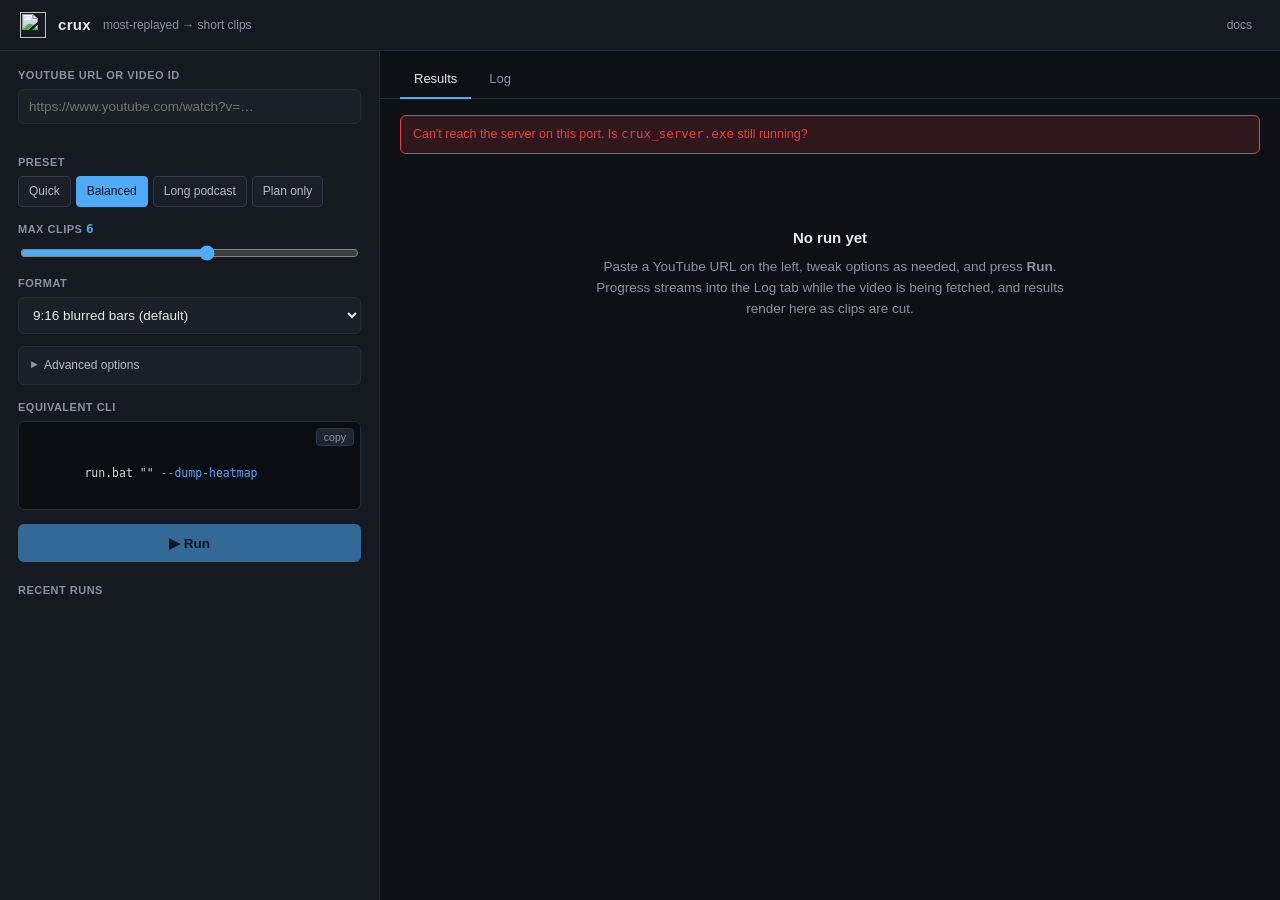
==== commit ee3a2058: "feat: add intro, outro for better view" ====
--- a/dashboard/index.html
+++ b/dashboard/index.html
@@ -142,6 +142,17 @@
 }
 .url-chip.hidden { display: none; }
 
+/* Validation states on the URL field. Red border + off-red chip appear once
+ * the user has typed something invalid; empty stays neutral. */
+input[type=text].invalid { border-color: var(--err); }
+input[type=text].invalid:focus { border-color: var(--err); }
+.url-chip.err {
+  color: var(--err); border-color: var(--err); background: transparent;
+}
+.url-error {
+  color: var(--err); font-size: 11.5px; margin-top: 4px; min-height: 14px;
+}
+
 /* ========================================================================
  * Presets
  * ==================================================================== */
@@ -227,20 +238,47 @@
   text-transform: uppercase; letter-spacing: .5px; font-weight: 600;
   margin: 20px 0 6px;
 }
+.jobs { display: flex; flex-direction: column; gap: 6px; }
 .jobs .item {
-  padding: 7px 10px; border-radius: 5px; cursor: pointer;
+  padding: 8px 10px; border-radius: 6px; cursor: pointer;
   color: var(--text-2); font-size: 12.5px;
-  border: 1px solid transparent;
-  transition: background 100ms;
-}
-.jobs .item:hover { background: var(--panel-2); }
-.jobs .item.active { background: var(--panel-2); border-color: var(--border-2); color: var(--text); }
-.jobs .item .id {
-  font-family: var(--mono); font-size: 10.5px;
-  color: var(--muted-2); margin-top: 2px;
-}
-.jobs .item .state.ok  { color: var(--ok); }
-.jobs .item .state.err { color: var(--err); }
+  background: var(--panel-2);
+  border: 1px solid var(--border);
+  transition: background 100ms, border-color 100ms;
+}
+.jobs .item:hover { background: var(--panel-3); border-color: var(--border-2); }
+.jobs .item.active {
+  background: var(--panel-3); border-color: var(--accent);
+  color: var(--text);
+}
+.jobs .item .head {
+  display: flex; align-items: center; gap: 6px; margin-bottom: 6px;
+}
+.jobs .item .title {
+  flex: 1; min-width: 0;
+  overflow: hidden; text-overflow: ellipsis; white-space: nowrap;
+  color: var(--text); font-weight: 500;
+}
+.jobs .item .dot {
+  width: 7px; height: 7px; border-radius: 50%; flex-shrink: 0;
+  background: var(--muted);
+}
+.jobs .item .dot.ok  { background: var(--ok); }
+.jobs .item .dot.err { background: var(--err); }
+.jobs .item .dot.running {
+  background: var(--accent); animation: pulse 1.1s infinite;
+}
+.jobs .item .tags {
+  display: flex; flex-wrap: wrap; gap: 4px;
+}
+.jobs .item .tag {
+  padding: 2px 6px; border-radius: 3px; font-size: 10.5px;
+  background: var(--panel);
+  color: var(--muted); border: 1px solid var(--border);
+  font-family: var(--mono);
+}
+.jobs .item .tag.clips { color: var(--accent); border-color: var(--border-2); }
+.jobs .item .tag.err   { color: var(--err); border-color: var(--err); }
 .jobs .empty { color: var(--muted-2); font-size: 12px; padding: 6px 0; }
 
 /* ========================================================================
@@ -374,7 +412,6 @@
   <div class="sub">most-replayed → short clips</div>
   <div class="spacer"></div>
   <a class="link" href="https://github.com" target="_blank">docs</a>
-  <span id="status-pill" class="status-pill"><span class="dot"></span><span id="status-text">idle</span></span>
 </header>
 
 <main>
@@ -389,6 +426,7 @@
           <input id="url" type="text" placeholder="https://www.youtube.com/watch?v=…">
           <span id="url-chip" class="url-chip hidden"></span>
         </div>
+        <div id="urlError" class="url-error"></div>
       </div>
 
       <div class="field">
@@ -433,16 +471,30 @@
             </div>
           </div>
 
+          <div class="field">
+            <label class="k">Detection</label>
+            <select id="detect">
+              <option value="fused">Fused — heatmap + captions (default)</option>
+              <option value="heatmap">Heatmap only</option>
+              <option value="captions">Captions only</option>
+            </select>
+          </div>
+
           <div class="row2">
             <div class="field">
               <label class="k">Cookies from</label>
               <select id="cookies">
                 <option value="none">None</option>
-                <option value="chrome">Chrome</option>
+                <option value="firefox">Firefox (recommended)</option>
                 <option value="edge">Edge</option>
-                <option value="firefox">Firefox</option>
                 <option value="brave">Brave</option>
+                <option value="chrome">Chrome (may fail on Windows)</option>
               </select>
+              <div class="hint" style="margin-top:4px; font-size:11px; color: var(--muted-2);">
+                Chrome 127+ on Windows uses DPAPI-bound cookies yt-dlp can't
+                read (<a href="https://github.com/yt-dlp/yt-dlp/issues/10927"
+                target="_blank" rel="noopener">#10927</a>) — use Firefox/Edge.
+              </div>
             </div>
             <div class="field">
               <label class="k">Heatmap source</label>
@@ -485,7 +537,7 @@
         <span id="cliText">run.bat</span>
       </div>
 
-      <button id="runBtn" class="btn-run" type="submit">▶  Run</button>
+      <button id="runBtn" class="btn-run" type="submit" disabled>▶  Run</button>
     </form>
 
     <div class="section-title">Recent runs</div>
@@ -599,25 +651,25 @@
     maxClips: 3, format: "916blur", clipLen: 0, minGap: 0,
     dryRun: false, dumpHeatmap: true,
     keepIntro: false, strict: false, fullDownload: false, trySections: false,
-    verbose: false, cookies: "none", source: "ytdlp",
+    verbose: false, cookies: "none", source: "ytdlp", detect: "fused",
   },
   balanced: {
     maxClips: 6, format: "916blur", clipLen: 0, minGap: 0,
     dryRun: false, dumpHeatmap: true,
     keepIntro: false, strict: false, fullDownload: false, trySections: false,
-    verbose: false, cookies: "none", source: "ytdlp",
+    verbose: false, cookies: "none", source: "ytdlp", detect: "fused",
   },
   podcast: {
     maxClips: 6, format: "916blur", clipLen: 90, minGap: 0,
     dryRun: false, dumpHeatmap: true,
     keepIntro: false, strict: false, fullDownload: false, trySections: true,
-    verbose: false, cookies: "none", source: "ytdlp",
+    verbose: false, cookies: "none", source: "ytdlp", detect: "fused",
   },
   plan: {
     maxClips: 6, format: "916blur", clipLen: 0, minGap: 0,
     dryRun: true, dumpHeatmap: true,
     keepIntro: false, strict: false, fullDownload: false, trySections: false,
-    verbose: false, cookies: "none", source: "ytdlp",
+    verbose: false, cookies: "none", source: "ytdlp", detect: "fused",
   },
 };
 
@@ -636,6 +688,7 @@
   $("verbose").checked = p.verbose;
   $("cookies").value = p.cookies;
   $("source").value = p.source;
+  $("detect").value = p.detect || "fused";
   document.querySelectorAll(".preset").forEach(el =>
     el.classList.toggle("active", el.dataset.preset === name));
   onSliderChange();
@@ -660,16 +713,39 @@
 $("clipLen").addEventListener("input",   () => { onSliderChange(); updateCliPreview(); });
 $("minGap").addEventListener("input",    () => { onSliderChange(); updateCliPreview(); });
 
+function updateUrlValidity() {
+  const raw = $("url").value.trim();
+  const id = extractVideoId(raw);
+  const box = $("url");
+  const chip = $("url-chip");
+  const err = $("urlError");
+  if (raw === "") {
+    box.classList.remove("invalid");
+    chip.classList.add("hidden");
+    chip.classList.remove("err");
+    err.textContent = "";
+  } else if (id) {
+    box.classList.remove("invalid");
+    chip.textContent = id;
+    chip.classList.remove("hidden", "err");
+    err.textContent = "";
+  } else {
+    box.classList.add("invalid");
+    chip.textContent = "invalid";
+    chip.classList.remove("hidden");
+    chip.classList.add("err");
+    err.textContent = "Enter a YouTube URL (youtube.com/watch?v=… or youtu.be/…) or 11-char video id";
+  }
+  $("runBtn").disabled = !id;
+}
+
 $("url").addEventListener("input", () => {
-  const id = extractVideoId($("url").value);
-  const chip = $("url-chip");
-  if (id) { chip.textContent = id; chip.classList.remove("hidden"); }
-  else    { chip.classList.add("hidden"); }
+  updateUrlValidity();
   updateCliPreview();
 });
 
 // Everything else re-renders CLI on change.
-["format", "cookies", "source", "ytdlpPath", "ffmpegPath"].forEach(id => {
+["format", "cookies", "source", "detect", "ytdlpPath", "ffmpegPath"].forEach(id => {
   $(id).addEventListener("input",  updateCliPreview);
   $(id).addEventListener("change", updateCliPreview);
 });
@@ -680,14 +756,27 @@
 // ==========================================================================
 // CLI preview
 // ==========================================================================
+// Extracts a clean YouTube URL from whatever the user pasted — a bare id, a
+// watch URL, or a full `run.bat "..." --flags` copy-paste. If we find a video
+// id anywhere in the string, always canonicalize to https://youtu.be/<id> so
+// stray text before/after doesn't get shipped to the CLI as an argument.
+function cleanUrl(raw) {
+  const s = String(raw || "").trim();
+  if (!s) return "";
+  const id = extractVideoId(s);
+  if (id) return "https://www.youtube.com/watch?v=" + id;
+  return s;   // let the CLI validate anything we couldn't parse
+}
+
 function currentParams() {
-  const url = $("url").value.trim();
+  const url = cleanUrl($("url").value);
   const p = {
     url,
     max_clips: +$("maxClips").value,
     format: $("format").value,
     cookies: $("cookies").value,
     source: $("source").value,
+    detect: $("detect").value,
     dry_run: $("dryRun").checked,
     dump_heatmap: $("dumpHeatmap").checked,
     keep_intro: $("keepIntro").checked,
@@ -712,6 +801,7 @@
   if (p.min_gap)  flag("--min-gap",  p.min_gap);
   if (p.cookies && p.cookies !== "none") flag("--cookies-from-browser", p.cookies);
   if (p.source && p.source !== "ytdlp")  flag("--source", p.source);
+  if (p.detect && p.detect !== "fused")  flag("--detect", p.detect);
   if (p.dry_run)       flag("--dry-run");
   if (p.dump_heatmap)  flag("--dump-heatmap");
   if (p.keep_intro)    flag("--keep-intro");
@@ -758,11 +848,10 @@
 // ==========================================================================
 // Status pill
 // ==========================================================================
-function setStatus(kind, text) {
-  const p = $("status-pill");
-  p.className = "status-pill" + (kind ? " " + kind : "");
-  $("status-text").textContent = text || "idle";
-}
+// The header status pill was removed — the Recent Runs card carries the same
+// signal. Keep the shim so unchanged callers stay valid, but let them decide
+// what to expose (e.g. the current job's item is already highlighted).
+function setStatus(_kind, _text) {}
 
 // ==========================================================================
 // Run
@@ -1063,12 +1152,19 @@
       return;
     }
     $("jobList").innerHTML = j.jobs.map(job => {
-      const stateCls = job.done ? (job.exit_code === 0 ? "ok" : "err") : "";
-      const stateLbl = job.done ? (job.exit_code === 0 ? "ok" : "exit " + job.exit_code) : "running";
+      const running = !job.done;
+      const failed  = job.done && job.exit_code !== 0;
+      const dotCls  = running ? "running" : (failed ? "err" : "ok");
+      const label   = job.title || shortLabel(job.url || "") || job.id;
       return `
         <div class="item ${job.id === state.currentJob ? 'active' : ''}" data-id="${esc(job.id)}">
-          <div>${esc(shortLabel(job.url))}</div>
-          <div class="id">${esc(job.id)} · <span class="state ${stateCls}">${stateLbl}</span></div>
+          <div class="head">
+            <span class="dot ${dotCls}"></span>
+            <span class="title" title="${esc(label)}">${esc(label)}</span>
+          </div>
+          <div class="tags">
+            ${renderRunTags(job)}
+          </div>
         </div>`;
     }).join("");
     $("jobList").querySelectorAll(".item").forEach(el => {
@@ -1080,6 +1176,47 @@
   const id = extractVideoId(u);
   if (id) return "yt: " + id;
   return u.length > 40 ? u.slice(0, 38) + "…" : u;
+}
+function fmtDate(ms) {
+  if (!ms) return "";
+  const d = new Date(ms), now = new Date();
+  const same = d.toDateString() === now.toDateString();
+  if (same) return d.toLocaleTimeString([], {hour: "2-digit", minute: "2-digit"});
+  const days = Math.floor((now - d) / 86400000);
+  if (days < 7) return d.toLocaleDateString([], {weekday: "short"});
+  return d.toLocaleDateString([], {month: "short", day: "numeric"});
+}
+function fmtDuration(ms) {
+  if (!ms || ms < 0) return "";
+  const s = Math.round(ms / 1000);
+  if (s < 60) return s + "s";
+  const m = Math.floor(s / 60), rs = s % 60;
+  if (m < 60) return rs ? `${m}m ${rs}s` : `${m}m`;
+  const h = Math.floor(m / 60), rm = m % 60;
+  return rm ? `${h}h ${rm}m` : `${h}h`;
+}
+function renderRunTags(job) {
+  const tags = [];
+  const date = fmtDate(job.finished_ms || job.started_ms);
+  if (date) tags.push(`<span class="tag" title="Run date">${esc(date)}</span>`);
+  if (job.done && job.exit_code === 0 &&
+      job.finished_ms && job.started_ms) {
+    const ms = job.finished_ms - job.started_ms;
+    // Under a second means we couldn't infer the real start time (disk runs
+    // without a run.log) — skip rather than mislead with "0s".
+    if (ms >= 1000) {
+      const d = fmtDuration(ms);
+      if (d) tags.push(`<span class="tag" title="Run duration">${esc(d)}</span>`);
+    }
+  }
+  if (typeof job.clip_count === "number" && job.clip_count > 0) {
+    const label = job.clip_count === 1 ? "1 clip" : job.clip_count + " clips";
+    tags.push(`<span class="tag clips" title="Clips produced">${esc(label)}</span>`);
+  }
+  if (job.done && job.exit_code !== 0) {
+    tags.push(`<span class="tag err" title="Exit code">exit ${esc(String(job.exit_code))}</span>`);
+  }
+  return tags.join("");
 }
 setInterval(refreshJobList, 3500);
 
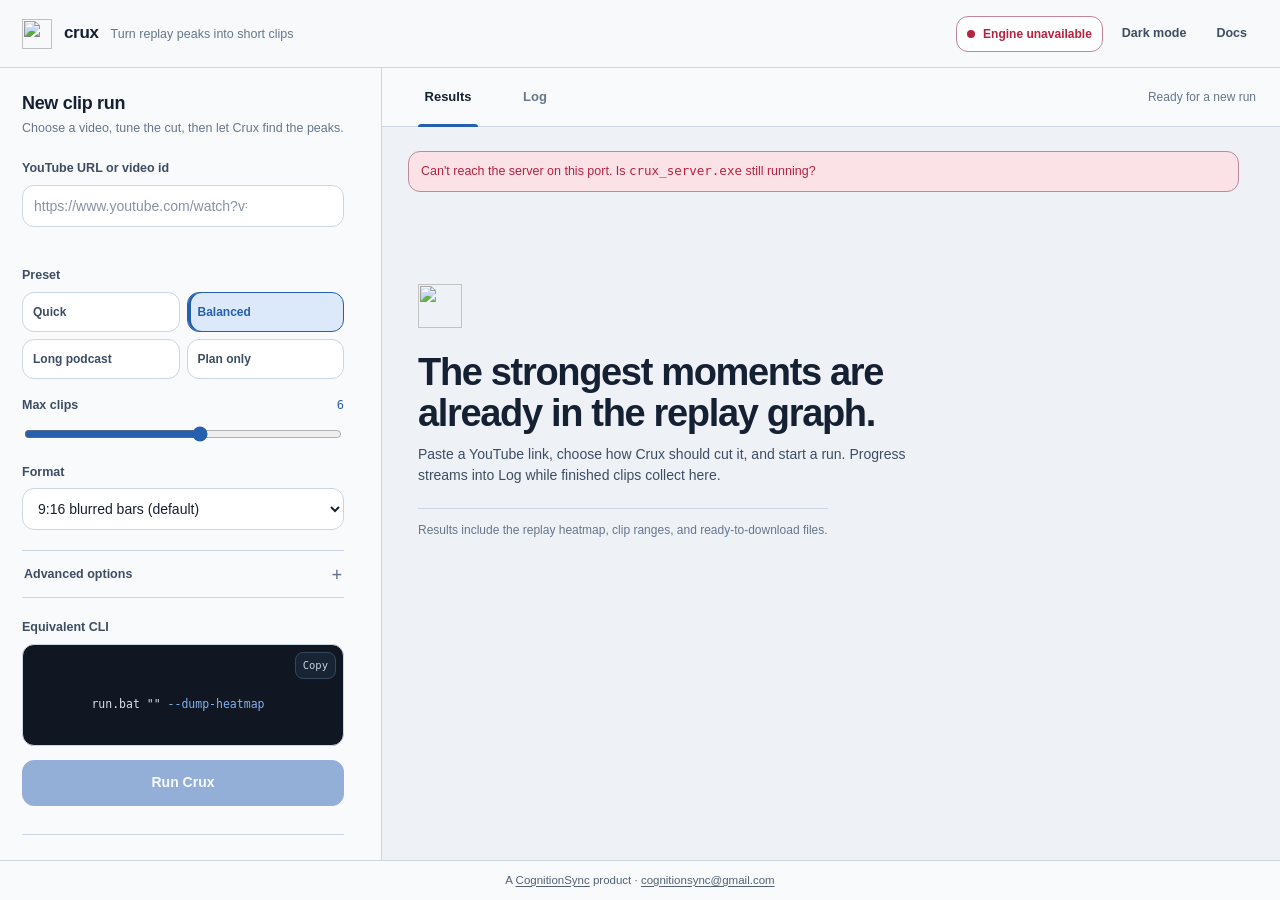
==== commit c6cf93ac: "add landing page Signed-off-by: Akif Ejaz <akifejaz40@gmail.com>" ====
--- a/dashboard/index.html
+++ b/dashboard/index.html
@@ -2,416 +2,576 @@
 <html lang="en">
 <head>
 <meta charset="utf-8">
-<title>crux — dashboard</title>
+<title>Crux dashboard</title>
 <meta name="viewport" content="width=device-width, initial-scale=1">
+<meta name="description" content="Crux turns YouTube replay peaks into short clips.">
 <link rel="icon" type="image/svg+xml" href="/favicon.svg">
+<script type="application/ld+json">
+{
+  "@context": "https://schema.org",
+  "@graph": [
+    {
+      "@type": "Organization",
+      "@id": "#crux-organization",
+      "name": "Crux",
+      "parentOrganization": {
+        "@type": "Organization",
+        "name": "CognitionSync",
+        "url": "https://cognitionsync.com"
+      }
+    },
+    {
+      "@type": "SoftwareApplication",
+      "name": "Crux",
+      "applicationCategory": "MultimediaApplication",
+      "description": "Crux turns YouTube replay peaks into short clips.",
+      "publisher": { "@id": "#crux-organization" }
+    }
+  ]
+}
+</script>
 <style>
-/* ========================================================================
- * Tokens
- * ==================================================================== */
 :root {
-  --bg: #0d1015;
-  --panel: #151920;
-  --panel-2: #1a1f28;
-  --panel-3: #1f2530;
-  --border: #262c36;
-  --border-2: #313947;
-  --text: #e6e8ea;
-  --text-2: #b6bcc7;
-  --muted: #8a93a1;
-  --muted-2: #6b7280;
-  --accent: #4dabf7;
-  --accent-2: #339af0;
-  --accent-fg: #0b1220;
-  --ok: #37b24d;
-  --warn: #f59f00;
-  --err: #f03e3e;
-  --mono: ui-monospace, SFMono-Regular, Menlo, Consolas, "Cascadia Code", monospace;
-  --font: -apple-system, BlinkMacSystemFont, "Segoe UI", Roboto, Helvetica, Arial, sans-serif;
-}
+  color-scheme: light;
+  --bg: #eef2f7;
+  --surface: #f8fafc;
+  --surface-raised: #ffffff;
+  --surface-muted: #e7edf5;
+  --surface-strong: #dbe4ef;
+  --border: #cbd6e3;
+  --border-strong: #aebdd0;
+  --text: #152033;
+  --text-soft: #3e4d63;
+  --muted: #66768c;
+  --muted-strong: #526177;
+  --accent: #275faf;
+  --accent-hover: #1f4f95;
+  --accent-soft: #dce9fb;
+  --accent-text: #f7faff;
+  --ok: #14784d;
+  --ok-soft: #d9f3e6;
+  --warn: #9a5d00;
+  --warn-soft: #f9ecd5;
+  --err: #b4233f;
+  --err-soft: #fae2e7;
+  --terminal: #101722;
+  --terminal-text: #d7e0ec;
+  --terminal-muted: #8fa0b5;
+  --selection: #d88919;
+  --focus: #2f6dcc;
+  --shadow: 0 18px 42px rgba(31, 47, 69, .09);
+  --radius: 12px;
+  --header-h: 68px;
+  --footer-h: 40px;
+  --mono: "Cascadia Code", "SFMono-Regular", Consolas, monospace;
+  --font: Aptos, "Segoe UI Variable", "Segoe UI", sans-serif;
+}
+
+@media (prefers-color-scheme: dark) {
+  :root:not([data-theme="light"]) {
+    color-scheme: dark;
+    --bg: #0b1119;
+    --surface: #111a25;
+    --surface-raised: #162130;
+    --surface-muted: #1b2838;
+    --surface-strong: #223247;
+    --border: #29394d;
+    --border-strong: #3a506b;
+    --text: #eef3f8;
+    --text-soft: #c4cedb;
+    --muted: #91a0b3;
+    --muted-strong: #a7b4c4;
+    --accent: #76a5ec;
+    --accent-hover: #91b7ef;
+    --accent-soft: #1e3454;
+    --accent-text: #0a1728;
+    --ok: #6bd6a1;
+    --ok-soft: #123c2c;
+    --warn: #efba63;
+    --warn-soft: #422f11;
+    --err: #f08aa0;
+    --err-soft: #481c28;
+    --terminal: #080d14;
+    --terminal-text: #d4dfed;
+    --terminal-muted: #8799af;
+    --selection: #e3a044;
+    --focus: #8eb6f2;
+    --shadow: 0 24px 56px rgba(0, 0, 0, .22);
+  }
+}
+
+:root[data-theme="dark"] {
+  color-scheme: dark;
+  --bg: #0b1119;
+  --surface: #111a25;
+  --surface-raised: #162130;
+  --surface-muted: #1b2838;
+  --surface-strong: #223247;
+  --border: #29394d;
+  --border-strong: #3a506b;
+  --text: #eef3f8;
+  --text-soft: #c4cedb;
+  --muted: #91a0b3;
+  --muted-strong: #a7b4c4;
+  --accent: #76a5ec;
+  --accent-hover: #91b7ef;
+  --accent-soft: #1e3454;
+  --accent-text: #0a1728;
+  --ok: #6bd6a1;
+  --ok-soft: #123c2c;
+  --warn: #efba63;
+  --warn-soft: #422f11;
+  --err: #f08aa0;
+  --err-soft: #481c28;
+  --terminal: #080d14;
+  --terminal-text: #d4dfed;
+  --terminal-muted: #8799af;
+  --selection: #e3a044;
+  --focus: #8eb6f2;
+  --shadow: 0 24px 56px rgba(0, 0, 0, .22);
+}
+
 * { box-sizing: border-box; }
-html, body {
-  margin: 0; padding: 0;
-  background: var(--bg); color: var(--text);
-  font: 13.5px/1.55 var(--font);
-}
-a { color: var(--accent); text-decoration: none; }
-a:hover { color: var(--accent-2); }
-
-/* ========================================================================
- * Header
- * ==================================================================== */
-header {
-  padding: 12px 20px;
+html { background: var(--bg); }
+body {
+  margin: 0;
+  min-width: 320px;
+  min-height: 100dvh;
+  background: var(--bg);
+  color: var(--text);
+  font: 14px/1.5 var(--font);
+  -webkit-font-smoothing: antialiased;
+}
+button, input, select { font: inherit; }
+button { color: inherit; }
+a { color: var(--accent); text-decoration-thickness: 1px; text-underline-offset: 3px; }
+a:hover { color: var(--accent-hover); }
+:focus-visible { outline: 3px solid color-mix(in srgb, var(--focus) 52%, transparent); outline-offset: 2px; }
+
+.app-header {
+  position: relative;
+  z-index: 10;
+  height: var(--header-h);
+  padding: 0 22px;
   border-bottom: 1px solid var(--border);
-  background: var(--panel);
-  display: flex; align-items: center; gap: 12px;
-}
-header img { display: block; }
-header h1 {
-  margin: 0; font-size: 15px; font-weight: 600; letter-spacing: .3px;
-}
-header .sub { color: var(--muted); font-size: 12px; }
-header .spacer { flex: 1; }
-header .link { color: var(--muted); font-size: 12px; margin-right: 8px; }
-header .link:hover { color: var(--text); }
-
-.status-pill {
-  display: inline-flex; align-items: center; gap: 7px;
-  padding: 5px 12px; border-radius: 999px; font-size: 12px;
-  border: 1px solid var(--border-2); background: var(--panel-2);
-  color: var(--text-2);
-  min-height: 26px;
-}
-.status-pill .dot { width: 8px; height: 8px; border-radius: 50%; background: var(--muted); }
-.status-pill.working  .dot { background: var(--accent); animation: pulse 1.1s infinite; }
-.status-pill.done     .dot { background: var(--ok); }
-.status-pill.err      .dot { background: var(--err); }
-.status-pill.stale    { border-color: var(--err); color: var(--err); }
-.status-pill.stale    .dot { background: var(--err); }
-@keyframes pulse { 0%, 100% { opacity: 1; } 50% { opacity: .3; } }
-
-/* ========================================================================
- * Layout
- * ==================================================================== */
+  background: color-mix(in srgb, var(--surface) 94%, transparent);
+  display: flex;
+  align-items: center;
+  gap: 12px;
+  box-shadow: 0 1px 0 rgba(255, 255, 255, .04);
+}
+.brand-mark { display: block; width: 30px; height: 30px; }
+.brand-copy { display: flex; flex: 0 0 auto; align-items: baseline; gap: 12px; min-width: 0; }
+.brand-copy h1 { margin: 0; font-size: 17px; line-height: 1; font-weight: 720; letter-spacing: -.02em; }
+.brand-copy .sub { color: var(--muted); font-size: 12.5px; white-space: nowrap; }
+.spacer { flex: 1; }
+.header-actions { display: flex; align-items: center; gap: 8px; }
+.header-button,
+.header-link {
+  min-height: 36px;
+  border: 1px solid transparent;
+  border-radius: var(--radius);
+  background: transparent;
+  color: var(--text-soft);
+  padding: 7px 10px;
+  font-size: 12.5px;
+  font-weight: 620;
+  text-decoration: none;
+  cursor: pointer;
+}
+.header-button:hover,
+.header-link:hover { border-color: var(--border); background: var(--surface-muted); color: var(--text); }
+.server-status {
+  display: inline-flex;
+  align-items: center;
+  gap: 8px;
+  min-height: 36px;
+  padding: 7px 10px;
+  border: 1px solid var(--border);
+  border-radius: var(--radius);
+  color: var(--text-soft);
+  background: var(--surface-raised);
+  font-size: 12px;
+  font-weight: 620;
+}
+.status-dot { width: 8px; height: 8px; border-radius: 50%; background: var(--ok); }
+.server-status[data-state="working"] .status-dot { background: var(--accent); animation: pulse 1.15s ease-in-out infinite; }
+.server-status[data-state="done"] .status-dot { background: var(--ok); }
+.server-status[data-state="err"] .status-dot,
+.server-status[data-state="stale"] .status-dot { background: var(--err); }
+.server-status[data-state="err"],
+.server-status[data-state="stale"] { color: var(--err); border-color: color-mix(in srgb, var(--err) 45%, var(--border)); }
+@keyframes pulse { 0%, 100% { opacity: 1; transform: scale(1); } 50% { opacity: .42; transform: scale(.76); } }
+
 main {
   display: grid;
-  grid-template-columns: 380px 1fr;
-  height: calc(100vh - 51px);
+  grid-template-columns: minmax(340px, 382px) minmax(0, 1fr);
+  height: calc(100dvh - var(--header-h) - var(--footer-h));
+  min-height: 0;
 }
 .sidebar {
-  background: var(--panel);
+  min-width: 0;
+  overflow-y: auto;
+  padding: 24px 22px 28px;
+  background: var(--surface);
   border-right: 1px solid var(--border);
+  scrollbar-gutter: stable;
+}
+.sidebar-heading { margin-bottom: 22px; }
+.sidebar-heading h2 { margin: 0 0 4px; font-size: 18px; line-height: 1.25; letter-spacing: -.018em; }
+.sidebar-heading p { margin: 0; color: var(--muted); font-size: 12.5px; }
+.right { min-width: 0; display: flex; flex-direction: column; overflow: hidden; }
+
+.field { margin-bottom: 17px; }
+.field:last-child { margin-bottom: 0; }
+.binary-field { margin-top: 10px; }
+label.k,
+.field-label {
+  display: flex;
+  align-items: baseline;
+  justify-content: space-between;
+  gap: 12px;
+  margin: 0 0 7px;
+  color: var(--text-soft);
+  font-size: 12.5px;
+  font-weight: 650;
+}
+input[type="text"],
+select {
+  width: 100%;
+  min-height: 42px;
+  border: 1px solid var(--border);
+  border-radius: var(--radius);
+  background: var(--surface-raised);
+  color: var(--text);
+  padding: 9px 11px;
+  transition: border-color 140ms ease, box-shadow 140ms ease, background 140ms ease;
+}
+input[type="text"]::placeholder { color: var(--muted); opacity: .78; }
+input[type="text"]:hover,
+select:hover { border-color: var(--border-strong); }
+input[type="text"]:focus,
+select:focus { outline: none; border-color: var(--focus); box-shadow: 0 0 0 3px color-mix(in srgb, var(--focus) 18%, transparent); }
+input[type="range"] { width: 100%; accent-color: var(--accent); }
+.slider-row { display: flex; align-items: center; min-height: 24px; }
+.slider-row input[type="range"] { flex: 1; }
+.slider-value { min-width: 54px; text-align: right; color: var(--accent); font: 12px/1.3 var(--mono); }
+.check { display: flex; gap: 9px; align-items: flex-start; padding: 5px 0; color: var(--text-soft); font-size: 12.5px; cursor: pointer; }
+.check input { flex: 0 0 auto; width: 15px; height: 15px; margin: 2px 0 0; accent-color: var(--accent); }
+.check .hint,
+.field-hint { color: var(--muted); font-size: 11.5px; }
+.field-hint { margin-top: 6px; }
+.row2 { display: grid; grid-template-columns: 1fr 1fr; gap: 12px; }
+.url-wrap { position: relative; }
+.url-wrap input { padding-right: 96px; }
+.url-chip {
+  position: absolute;
+  right: 8px;
+  top: 50%;
+  transform: translateY(-50%);
+  max-width: 82px;
+  overflow: hidden;
+  text-overflow: ellipsis;
+  padding: 3px 7px;
+  border: 1px solid var(--border-strong);
+  border-radius: 7px;
+  background: var(--surface-muted);
+  color: var(--accent);
+  font: 10.5px/1.25 var(--mono);
+  pointer-events: none;
+}
+.url-chip.hidden { display: none; }
+input[type="text"].invalid,
+input[type="text"].invalid:focus { border-color: var(--err); }
+.url-chip.err { color: var(--err); border-color: color-mix(in srgb, var(--err) 55%, var(--border)); background: var(--err-soft); }
+.url-error { min-height: 17px; margin-top: 5px; color: var(--err); font-size: 11.5px; }
+
+.presets { display: grid; grid-template-columns: 1fr 1fr; gap: 7px; }
+.preset {
+  min-height: 40px;
+  border: 1px solid var(--border);
+  border-radius: var(--radius);
+  background: var(--surface-raised);
+  color: var(--text-soft);
+  padding: 8px 10px;
+  font-size: 12px;
+  font-weight: 620;
+  text-align: left;
+  cursor: pointer;
+  transition: transform 140ms ease, border-color 140ms ease, background 140ms ease, color 140ms ease;
+}
+.preset:hover { transform: translateY(-1px); border-color: var(--border-strong); background: var(--surface-muted); color: var(--text); }
+.preset.active { border-color: var(--accent); background: var(--accent-soft); color: var(--accent); box-shadow: inset 3px 0 0 var(--accent); }
+
+details.adv { margin: 20px 0; border-block: 1px solid var(--border); }
+details.adv summary {
+  min-height: 46px;
+  padding: 12px 2px;
+  color: var(--text-soft);
+  cursor: pointer;
+  user-select: none;
+  list-style: none;
+  display: flex;
+  align-items: center;
+  justify-content: space-between;
+  font-size: 12.5px;
+  font-weight: 650;
+}
+details.adv summary::-webkit-details-marker { display: none; }
+details.adv summary::after { content: "+"; color: var(--muted); font: 17px/1 var(--mono); }
+details.adv[open] summary::after { content: "−"; }
+details.adv .adv-body { padding: 5px 2px 18px; }
+
+.cli-label { margin-top: 0; }
+.cli-block {
+  position: relative;
+  max-height: 136px;
   overflow-y: auto;
-  padding: 16px 18px 18px;
-}
-.right { display: flex; flex-direction: column; overflow: hidden; }
-
-/* ========================================================================
- * Form controls (shared)
- * ==================================================================== */
-.field { margin-bottom: 12px; }
-label.k {
-  display: block; font-size: 11px; color: var(--muted);
-  margin: 0 0 5px; letter-spacing: .5px; text-transform: uppercase;
-  font-weight: 600;
-}
-input[type=text], select {
-  width: 100%; background: var(--panel-2); color: var(--text);
-  border: 1px solid var(--border); border-radius: 6px;
-  padding: 9px 10px; font-size: 13.5px;
-  font-family: inherit;
-}
-input[type=text]:focus, select:focus {
-  outline: none; border-color: var(--accent);
-}
-input[type=range] { width: 100%; accent-color: var(--accent); }
-.slider-row {
-  display: flex; align-items: baseline; gap: 8px;
-}
-.slider-row input[type=range] { flex: 1; }
-.slider-value {
-  min-width: 46px; text-align: right;
-  color: var(--accent); font-family: var(--mono); font-size: 12.5px;
-}
-.check {
-  display: flex; gap: 8px; align-items: center;
-  padding: 4px 0;
-  color: var(--text-2); font-size: 13px;
-  cursor: pointer;
-}
-.check input {
-  accent-color: var(--accent);
-  width: 15px; height: 15px;
-}
-.check .hint { color: var(--muted-2); font-size: 11.5px; }
-
-.row2 {
-  display: grid; grid-template-columns: 1fr 1fr; gap: 10px;
-}
-
-/* URL field with extracted-id chip */
-.url-wrap { position: relative; }
-.url-chip {
-  position: absolute; right: 8px; top: 50%; transform: translateY(-50%);
-  background: var(--panel-3); color: var(--accent);
-  font: 11px var(--mono);
-  padding: 3px 7px; border-radius: 4px;
-  pointer-events: none;
-  border: 1px solid var(--border-2);
-}
-.url-chip.hidden { display: none; }
-
-/* Validation states on the URL field. Red border + off-red chip appear once
- * the user has typed something invalid; empty stays neutral. */
-input[type=text].invalid { border-color: var(--err); }
-input[type=text].invalid:focus { border-color: var(--err); }
-.url-chip.err {
-  color: var(--err); border-color: var(--err); background: transparent;
-}
-.url-error {
-  color: var(--err); font-size: 11.5px; margin-top: 4px; min-height: 14px;
-}
-
-/* ========================================================================
- * Presets
- * ==================================================================== */
-.presets {
-  display: flex; flex-wrap: wrap; gap: 5px;
-}
-.preset {
-  padding: 5px 10px; border-radius: 4px;
-  border: 1px solid var(--border-2); background: var(--panel-2);
-  color: var(--text-2); font-size: 12px; cursor: pointer;
-  transition: background 100ms;
-}
-.preset:hover { background: var(--panel-3); color: var(--text); }
-.preset.active { background: var(--accent); color: var(--accent-fg); border-color: var(--accent); }
-
-/* ========================================================================
- * Advanced (collapsible)
- * ==================================================================== */
-details.adv {
-  margin: 12px 0; border: 1px solid var(--border);
-  border-radius: 6px; background: var(--panel-2);
-}
-details.adv[open] { border-color: var(--border-2); }
-details.adv summary {
-  padding: 9px 12px; font-size: 12px; color: var(--text-2);
-  cursor: pointer; user-select: none;
-  list-style: none;
-  display: flex; align-items: center; gap: 6px;
-}
-details.adv summary::-webkit-details-marker { display: none; }
-details.adv summary::before {
-  content: "▶"; font-size: 9px; color: var(--muted);
-  transition: transform 150ms;
-}
-details.adv[open] summary::before { transform: rotate(90deg); }
-details.adv .adv-body { padding: 6px 12px 12px; }
-
-/* ========================================================================
- * CLI preview
- * ==================================================================== */
-.cli-block {
-  background: #0a0d12;
   border: 1px solid var(--border);
-  border-radius: 6px;
-  padding: 8px 10px;
-  font: 11.5px/1.55 var(--mono);
-  color: #cfd6df;
+  border-radius: var(--radius);
+  background: var(--terminal);
+  color: var(--terminal-text);
+  padding: 13px 58px 13px 13px;
+  font: 11.5px/1.6 var(--mono);
   white-space: pre-wrap;
   word-break: break-all;
-  max-height: 130px;
-  overflow-y: auto;
+}
+.cli-block .copy {
+  position: absolute;
+  right: 7px;
+  top: 7px;
+  border: 1px solid #34465c;
+  border-radius: 8px;
+  background: #182434;
+  color: #c3d0df;
+  padding: 4px 7px;
+  font-size: 10.5px;
+  cursor: pointer;
+}
+.cli-block .copy:hover { background: #223249; color: #edf3fb; }
+.cli-block .flag { color: #83b0f2; }
+.cli-block .val { color: var(--terminal-text); }
+
+.btn-run {
+  width: 100%;
+  min-height: 46px;
+  margin-top: 14px;
+  border: 1px solid var(--accent);
+  border-radius: var(--radius);
+  background: var(--accent);
+  color: var(--accent-text);
+  padding: 11px 14px;
+  font-weight: 730;
+  cursor: pointer;
+  box-shadow: 0 8px 18px color-mix(in srgb, var(--accent) 16%, transparent);
+  transition: transform 140ms ease, background 140ms ease, border-color 140ms ease, box-shadow 140ms ease;
+}
+.btn-run:hover:not(:disabled) { transform: translateY(-1px); background: var(--accent-hover); border-color: var(--accent-hover); box-shadow: 0 10px 24px color-mix(in srgb, var(--accent) 24%, transparent); }
+.btn-run:disabled { box-shadow: none; opacity: .48; cursor: not-allowed; }
+.btn-run.busy { background: var(--surface-strong); color: var(--text-soft); border-color: var(--border-strong); box-shadow: none; }
+
+.recent-section { margin-top: 28px; padding-top: 22px; border-top: 1px solid var(--border); }
+.section-title { display: flex; align-items: baseline; justify-content: space-between; gap: 12px; margin: 0 0 10px; color: var(--text); font-size: 13px; font-weight: 700; }
+.section-title .section-count { color: var(--muted); font: 11px var(--mono); }
+.jobs { display: flex; flex-direction: column; gap: 3px; }
+.jobs .item {
+  width: 100%;
+  padding: 10px;
+  border: 1px solid transparent;
+  border-radius: var(--radius);
+  background: transparent;
+  color: var(--text-soft);
+  font-size: 12px;
+  text-align: left;
+  cursor: pointer;
+  transition: border-color 120ms ease, background 120ms ease;
+}
+.jobs .item:hover { background: var(--surface-muted); border-color: var(--border); }
+.jobs .item.active { background: var(--accent-soft); border-color: color-mix(in srgb, var(--accent) 45%, var(--border)); color: var(--text); }
+.jobs .item .head { display: flex; align-items: center; gap: 8px; margin-bottom: 7px; }
+.jobs .item .title { flex: 1; min-width: 0; overflow: hidden; text-overflow: ellipsis; white-space: nowrap; color: var(--text); font-weight: 650; }
+.jobs .item .dot { width: 7px; height: 7px; border-radius: 50%; flex-shrink: 0; background: var(--muted); }
+.jobs .item .dot.ok { background: var(--ok); }
+.jobs .item .dot.err { background: var(--err); }
+.jobs .item .dot.running { background: var(--accent); animation: pulse 1.15s ease-in-out infinite; }
+.jobs .item .tags { display: flex; flex-wrap: wrap; gap: 5px; }
+.jobs .item .tag { padding: 2px 5px; border: 0; border-radius: 6px; background: var(--surface-muted); color: var(--muted-strong); font: 10.5px/1.35 var(--mono); }
+.jobs .item.active .tag { background: color-mix(in srgb, var(--accent) 12%, var(--surface-raised)); }
+.jobs .item .tag.clips { color: var(--accent); }
+.jobs .item .tag.err { color: var(--err); background: var(--err-soft); }
+.jobs .empty { color: var(--muted); font-size: 12px; padding: 8px 0; }
+
+.workspace-bar {
+  min-height: 59px;
+  display: flex;
+  align-items: center;
+  gap: 18px;
+  padding: 0 24px;
+  border-bottom: 1px solid var(--border);
+  background: var(--surface);
+}
+.tabs { display: flex; gap: 5px; align-self: stretch; }
+.tab {
   position: relative;
-}
-.cli-block .copy {
-  position: absolute; right: 6px; top: 6px;
-  background: var(--panel-3); color: var(--muted); border: 1px solid var(--border-2);
-  border-radius: 4px; padding: 2px 7px; font-size: 10.5px; cursor: pointer;
-}
-.cli-block .copy:hover { color: var(--text); }
-.cli-block .flag { color: var(--accent); }
-.cli-block .val  { color: var(--text); }
-
-/* ========================================================================
- * Buttons
- * ==================================================================== */
-.btn-run {
-  width: 100%; margin-top: 14px;
-  background: var(--accent); color: var(--accent-fg);
-  border: 0; padding: 11px; border-radius: 6px;
-  font-weight: 600; font-size: 13.5px;
+  min-width: 84px;
+  border: 0;
+  background: transparent;
+  color: var(--muted);
+  padding: 0 12px;
+  font-size: 13px;
+  font-weight: 670;
   cursor: pointer;
-  transition: background 100ms;
-}
-.btn-run:hover:not(:disabled) { background: var(--accent-2); }
-.btn-run:disabled { opacity: .55; cursor: not-allowed; }
-.btn-run.busy { background: var(--panel-3); color: var(--muted); border: 1px solid var(--border-2); }
-
-/* ========================================================================
- * Recent runs
- * ==================================================================== */
-.section-title {
-  font-size: 11px; color: var(--muted);
-  text-transform: uppercase; letter-spacing: .5px; font-weight: 600;
-  margin: 20px 0 6px;
-}
-.jobs { display: flex; flex-direction: column; gap: 6px; }
-.jobs .item {
-  padding: 8px 10px; border-radius: 6px; cursor: pointer;
-  color: var(--text-2); font-size: 12.5px;
-  background: var(--panel-2);
-  border: 1px solid var(--border);
-  transition: background 100ms, border-color 100ms;
-}
-.jobs .item:hover { background: var(--panel-3); border-color: var(--border-2); }
-.jobs .item.active {
-  background: var(--panel-3); border-color: var(--accent);
-  color: var(--text);
-}
-.jobs .item .head {
-  display: flex; align-items: center; gap: 6px; margin-bottom: 6px;
-}
-.jobs .item .title {
-  flex: 1; min-width: 0;
-  overflow: hidden; text-overflow: ellipsis; white-space: nowrap;
-  color: var(--text); font-weight: 500;
-}
-.jobs .item .dot {
-  width: 7px; height: 7px; border-radius: 50%; flex-shrink: 0;
-  background: var(--muted);
-}
-.jobs .item .dot.ok  { background: var(--ok); }
-.jobs .item .dot.err { background: var(--err); }
-.jobs .item .dot.running {
-  background: var(--accent); animation: pulse 1.1s infinite;
-}
-.jobs .item .tags {
-  display: flex; flex-wrap: wrap; gap: 4px;
-}
-.jobs .item .tag {
-  padding: 2px 6px; border-radius: 3px; font-size: 10.5px;
-  background: var(--panel);
-  color: var(--muted); border: 1px solid var(--border);
-  font-family: var(--mono);
-}
-.jobs .item .tag.clips { color: var(--accent); border-color: var(--border-2); }
-.jobs .item .tag.err   { color: var(--err); border-color: var(--err); }
-.jobs .empty { color: var(--muted-2); font-size: 12px; padding: 6px 0; }
-
-/* ========================================================================
- * Main tabs
- * ==================================================================== */
-.tabs {
-  display: flex; gap: 4px; padding: 10px 20px 0;
-  border-bottom: 1px solid var(--border);
-}
-.tab {
-  padding: 8px 14px; cursor: pointer; color: var(--muted);
-  border-bottom: 2px solid transparent; font-size: 13px;
-  margin-bottom: -1px;
-}
-.tab.active { color: var(--text); border-color: var(--accent); }
-.tab .count { color: var(--muted-2); font-size: 11px; margin-left: 5px; }
-
-.panels {
-  flex: 1; overflow: auto; padding: 16px 20px 24px;
-}
+}
+.tab::after { content: ""; position: absolute; left: 12px; right: 12px; bottom: -1px; height: 3px; border-radius: 3px 3px 0 0; background: transparent; }
+.tab:hover { color: var(--text); }
+.tab.active { color: var(--text); }
+.tab.active::after { background: var(--accent); }
+.tab .count { margin-left: 4px; color: var(--muted); font: 10.5px var(--mono); }
+.workspace-context { flex: 1; min-width: 0; overflow: hidden; text-overflow: ellipsis; white-space: nowrap; color: var(--muted); font-size: 12px; text-align: right; }
+.panels { flex: 1; min-height: 0; overflow: auto; padding: 24px 26px 34px; scrollbar-gutter: stable; }
 .panel { display: none; }
 .panel.active { display: block; }
 
-/* ========================================================================
- * Results tab
- * ==================================================================== */
-.card {
-  background: var(--panel); border: 1px solid var(--border);
-  border-radius: 8px; padding: 12px 14px; margin-bottom: 14px;
-}
-.card .title { font-weight: 600; margin-bottom: 4px; font-size: 14px; }
-.card .meta-row {
-  color: var(--muted); font-size: 12px;
-  display: flex; flex-wrap: wrap; gap: 10px;
-}
-.card .meta-row .chip {
-  display: inline-flex; align-items: center; gap: 4px;
-  background: var(--panel-3); color: var(--text-2);
-  padding: 2px 8px; border-radius: 4px; font-size: 11px;
-  border: 1px solid var(--border-2);
-}
-.card .meta-row .chip.warn { color: var(--warn); border-color: var(--warn); background: transparent; }
-
-.sparkline { padding: 10px 14px; }
-.sparkline .head {
-  display: flex; justify-content: space-between;
-  color: var(--muted); font-size: 11.5px; margin-bottom: 6px;
-}
-.sparkline svg {
-  display: block; width: 100%; height: 84px;
-  background: #0a0d12; border-radius: 4px;
-}
-
-.clip-grid {
-  display: grid; grid-template-columns: repeat(auto-fill, minmax(300px, 1fr));
-  gap: 12px;
-}
-.clip {
-  background: var(--panel); border: 1px solid var(--border);
-  border-radius: 8px; overflow: hidden;
-}
-.clip video {
-  display: block; width: 100%; background: #000;
-  aspect-ratio: 9 / 16; object-fit: contain;
-}
-.clip .body { padding: 10px 12px; }
-.clip .body .n { font-weight: 600; }
-.clip .body .r { color: var(--muted); font-size: 11.5px; display: flex; justify-content: space-between; margin-top: 2px; }
+.card { border: 1px solid var(--border); border-radius: var(--radius); background: var(--surface-raised); box-shadow: var(--shadow); }
+.run-card { margin-bottom: 18px; padding: 18px 20px; }
+.card .title { margin: 0 0 7px; font-size: 17px; line-height: 1.35; font-weight: 730; letter-spacing: -.015em; }
+.card .meta-row { display: flex; flex-wrap: wrap; align-items: center; gap: 7px 14px; color: var(--muted); font-size: 12px; }
+.card .meta-row .chip { display: inline-flex; align-items: center; min-height: 24px; border: 1px solid var(--border); border-radius: 7px; background: var(--surface-muted); color: var(--text-soft); padding: 2px 7px; font: 10.5px var(--mono); }
+.card .meta-row .chip.warn { color: var(--warn); border-color: color-mix(in srgb, var(--warn) 38%, var(--border)); background: var(--warn-soft); }
+.sparkline { margin-bottom: 22px; padding: 16px 18px 18px; box-shadow: none; }
+.sparkline .head { display: flex; justify-content: space-between; gap: 16px; margin-bottom: 11px; color: var(--muted); font-size: 11.5px; }
+.sparkline .head strong { color: var(--text-soft); font-weight: 650; }
+.sparkline svg { display: block; width: 100%; height: 96px; border: 1px solid var(--border); border-radius: 9px; background: var(--terminal); }
+.clip-grid { display: grid; grid-template-columns: repeat(auto-fill, minmax(238px, 310px)); justify-content: start; gap: 16px; }
+.clip { overflow: hidden; border: 1px solid var(--border); border-radius: var(--radius); background: var(--surface-raised); box-shadow: var(--shadow); transition: transform 150ms ease, border-color 150ms ease; }
+.clip:hover { transform: translateY(-2px); border-color: var(--border-strong); }
+.clip video { display: block; width: 100%; max-height: 62dvh; aspect-ratio: 9 / 16; object-fit: contain; background: var(--terminal); }
+.clip .body { padding: 13px 14px 15px; }
+.clip .body .n { color: var(--text); font-weight: 700; }
+.clip .body .r { display: flex; justify-content: space-between; gap: 10px; margin-top: 3px; color: var(--muted); font-size: 11.5px; }
 .clip .body .r code { font: 11px var(--mono); }
-.clip .body a.dl { display: inline-block; margin-top: 8px; font-size: 12px; }
-.clip .body .label { color: var(--muted-2); font-size: 11.5px; margin-top: 2px; }
-
-/* ========================================================================
- * Log tab
- * ==================================================================== */
-.log-toolbar {
-  display: flex; gap: 6px; align-items: center;
-  margin-bottom: 8px; flex-wrap: wrap;
-}
+.clip .body .label { margin-top: 3px; min-height: 17px; color: var(--muted); font-size: 11.5px; }
+.clip .body a.dl { display: inline-block; margin-top: 10px; color: var(--accent); font-size: 12px; font-weight: 680; }
+.clip .body .planned { display: inline-block; margin-top: 10px; color: var(--muted); font-size: 12px; font-weight: 650; }
+
+.log-toolbar { display: flex; gap: 6px; align-items: center; margin-bottom: 10px; flex-wrap: wrap; }
+.toolbar-spacer { flex: 1; }
 .chip-btn {
-  padding: 3px 9px; border-radius: 999px;
-  border: 1px solid var(--border-2); background: var(--panel-2);
-  color: var(--text-2); font-size: 11.5px; cursor: pointer;
-}
-.chip-btn.active { background: var(--accent); color: var(--accent-fg); border-color: var(--accent); }
-.chip-btn:hover:not(.active) { background: var(--panel-3); color: var(--text); }
-
-.log {
-  background: #0a0d12; border: 1px solid var(--border);
-  border-radius: 6px;
-  padding: 10px 12px;
-  font: 12px/1.5 var(--mono);
-  color: #cfd6df;
-  white-space: pre-wrap; word-break: break-word;
-  overflow: auto;
-  height: calc(100vh - 195px);
-}
+  min-height: 32px;
+  padding: 5px 9px;
+  border: 1px solid var(--border);
+  border-radius: 9px;
+  background: var(--surface-raised);
+  color: var(--text-soft);
+  font-size: 11.5px;
+  font-weight: 620;
+  cursor: pointer;
+}
+.chip-btn:hover:not(.active) { border-color: var(--border-strong); background: var(--surface-muted); color: var(--text); }
+.chip-btn.active { border-color: var(--accent); background: var(--accent-soft); color: var(--accent); }
+.log-toolbar .check { align-items: center; padding: 0 7px; }
+.log-toolbar .check input { margin: 0; }
+.log { height: calc(100dvh - 185px); overflow: auto; border: 1px solid var(--border); border-radius: var(--radius); background: var(--terminal); color: var(--terminal-text); padding: 15px 16px; font: 12px/1.58 var(--mono); white-space: pre-wrap; word-break: break-word; }
 .log .line { display: block; }
 .log .line.hidden { display: none; }
-.log .tag { font-weight: 700; margin-right: 4px; }
-.log .step { color: var(--accent); }
-.log .warn { color: var(--warn); }
-.log .err  { color: var(--err); }
-.log .ok   { color: var(--ok); }
-
-/* ========================================================================
- * Empty / help
- * ==================================================================== */
-.empty {
-  text-align: center; color: var(--muted); padding: 60px 20px;
-  font-size: 13.5px;
-}
-.empty h3 { color: var(--text); font-size: 15px; margin: 0 0 8px; }
-.empty p { max-width: 480px; margin: 0 auto; }
-
-.stale-banner {
-  background: rgba(240, 62, 62, 0.15);
-  border: 1px solid var(--err); color: var(--err);
-  padding: 8px 12px; border-radius: 6px; margin-bottom: 12px;
-  font-size: 12.5px;
-  display: none;
-}
+.log .tag { font-weight: 730; margin-right: 4px; }
+.log .step { color: #83b0f2; }
+.log .warn { color: #efba63; }
+.log .err { color: #f08aa0; }
+.log .ok { color: #6bd6a1; }
+
+.empty { max-width: 580px; padding: 8.5dvh 10px 50px; color: var(--muted); }
+.empty-mark { width: 44px; height: 44px; margin-bottom: 24px; opacity: .92; }
+.empty h3 { max-width: 520px; margin: 0 0 10px; color: var(--text); font-size: clamp(24px, 3vw, 38px); line-height: 1.08; letter-spacing: -.035em; }
+.empty p { max-width: 500px; margin: 0; color: var(--text-soft); font-size: 14px; }
+.empty-note { display: inline-block; margin-top: 22px; padding-top: 12px; border-top: 1px solid var(--border); color: var(--muted); font-size: 12px; }
+.loading-state { max-width: 660px; padding: 7dvh 0; }
+.loading-state h3 { margin: 20px 0 7px; font-size: 19px; }
+.loading-state p { margin: 0; color: var(--muted); }
+.skeleton { height: 12px; margin-top: 10px; border-radius: 7px; background: linear-gradient(90deg, var(--surface-muted) 20%, var(--surface-strong) 38%, var(--surface-muted) 58%); background-size: 200% 100%; animation: shimmer 1.5s linear infinite; }
+.skeleton.wide { width: min(100%, 560px); margin-top: 28px; }
+.skeleton.mid { width: min(76%, 420px); }
+@keyframes shimmer { to { background-position-x: -200%; } }
+.stale-banner { display: none; margin-bottom: 16px; border: 1px solid color-mix(in srgb, var(--err) 44%, var(--border)); border-radius: var(--radius); background: var(--err-soft); color: var(--err); padding: 10px 12px; font-size: 12.5px; }
 .stale-banner.show { display: block; }
+
+.cs-attribution {
+  height: var(--footer-h);
+  display: flex;
+  align-items: center;
+  justify-content: center;
+  padding: 0 18px;
+  border-top: 1px solid var(--border);
+  background: var(--surface);
+  color: var(--muted-strong);
+  font-size: 11.5px;
+}
+.cs-attribution p { margin: 0; }
+.cs-attribution a { color: inherit; text-decoration: underline; text-underline-offset: .18em; }
+.cs-attribution a:hover { color: var(--accent); }
+
+@media (max-width: 980px) {
+  main { grid-template-columns: 340px minmax(0, 1fr); }
+  .workspace-context { display: none; }
+  .clip-grid { grid-template-columns: repeat(auto-fill, minmax(224px, 1fr)); }
+}
+
+@media (max-width: 820px) {
+  :root { --header-h: 62px; }
+  .app-header { padding: 0 14px; }
+  .brand-copy .sub, .server-label { display: none; }
+  .header-actions { gap: 3px; }
+  .header-button, .header-link { padding-inline: 8px; }
+  .server-status { width: 34px; min-height: 34px; justify-content: center; padding: 0; }
+  main { display: block; height: auto; min-height: calc(100dvh - var(--header-h) - var(--footer-h)); }
+  .sidebar { overflow: visible; padding: 22px 18px 26px; border-right: 0; border-bottom: 1px solid var(--border); }
+  .jobs { max-height: 250px; overflow-y: auto; padding-right: 4px; }
+  .right { min-height: 78dvh; overflow: visible; }
+  .workspace-bar { min-height: 56px; padding: 0 14px; }
+  .tabs { width: 100%; }
+  .tab { flex: 1; }
+  .panels { overflow: visible; padding: 20px 18px 30px; }
+  .log { height: 68dvh; }
+  .clip-grid { grid-template-columns: repeat(auto-fill, minmax(min(100%, 238px), 1fr)); }
+  .clip video { max-height: none; }
+  .empty { padding-top: 7dvh; }
+}
+
+@media (max-width: 430px) {
+  :root { --footer-h: 54px; }
+  .theme-label { font-size: 0; }
+  .theme-label::after { content: "Theme"; font-size: 12.5px; }
+  .row2 { grid-template-columns: 1fr; gap: 0; }
+  .presets { grid-template-columns: 1fr 1fr; }
+  .log-toolbar .toolbar-spacer { display: none; }
+  .log-toolbar .check { margin-left: auto; }
+  .cs-attribution { padding: 6px 12px; text-align: center; line-height: 1.45; }
+}
+
+@media (prefers-reduced-motion: reduce) {
+  *, *::before, *::after { scroll-behavior: auto !important; animation-duration: .001ms !important; animation-iteration-count: 1 !important; transition-duration: .001ms !important; }
+}
 </style>
 </head>
 <body>
 
-<header>
-  <img src="/logo.svg" alt="" width="26" height="26">
-  <h1>crux</h1>
-  <div class="sub">most-replayed → short clips</div>
+<header class="app-header">
+  <img class="brand-mark" src="/logo.svg" alt="" width="30" height="30">
+  <div class="brand-copy">
+    <h1>crux</h1>
+    <div class="sub">Turn replay peaks into short clips</div>
+  </div>
   <div class="spacer"></div>
-  <a class="link" href="https://github.com" target="_blank">docs</a>
+  <div class="header-actions">
+    <div id="serverStatus" class="server-status" data-state="done" role="status" aria-live="polite" aria-label="Local engine ready">
+      <span class="status-dot" aria-hidden="true"></span>
+      <span class="server-label">Local engine ready</span>
+    </div>
+    <button id="themeToggle" class="header-button" type="button" aria-label="Switch color theme">
+      <span class="theme-label">Dark mode</span>
+    </button>
+    <a class="header-link" href="https://github.com/akifejaz/crux" target="_blank" rel="noopener">Docs</a>
+  </div>
 </header>
 
 <main>
@@ -419,6 +579,10 @@
   <!-- SIDEBAR                                                          -->
   <!-- ================================================================ -->
   <aside class="sidebar">
+    <div class="sidebar-heading">
+      <h2>New clip run</h2>
+      <p>Choose a video, tune the cut, then let Crux find the peaks.</p>
+    </div>
     <form id="form" autocomplete="off">
       <div class="field">
         <label class="k" for="url">YouTube URL or video id</label>
@@ -430,17 +594,17 @@
       </div>
 
       <div class="field">
-        <label class="k">Preset</label>
-        <div class="presets" id="presets">
-          <span class="preset" data-preset="quick">Quick</span>
-          <span class="preset active" data-preset="balanced">Balanced</span>
-          <span class="preset" data-preset="podcast">Long podcast</span>
-          <span class="preset" data-preset="plan">Plan only</span>
+        <div class="field-label" id="presetLabel">Preset</div>
+        <div class="presets" id="presets" role="group" aria-labelledby="presetLabel">
+          <button type="button" class="preset" data-preset="quick" aria-pressed="false">Quick</button>
+          <button type="button" class="preset active" data-preset="balanced" aria-pressed="true">Balanced</button>
+          <button type="button" class="preset" data-preset="podcast" aria-pressed="false">Long podcast</button>
+          <button type="button" class="preset" data-preset="plan" aria-pressed="false">Plan only</button>
         </div>
       </div>
 
       <div class="field">
-        <label class="k">Max clips <span id="maxClipsValue" class="slider-value">6</span></label>
+        <label class="k" for="maxClips">Max clips <span id="maxClipsValue" class="slider-value">6</span></label>
         <div class="slider-row">
           <input id="maxClips" type="range" min="1" max="10" value="6">
         </div>
@@ -459,22 +623,22 @@
         <summary>Advanced options</summary>
         <div class="adv-body">
           <div class="field">
-            <label class="k">Clip length <span id="clipLenValue" class="slider-value">auto</span></label>
+            <label class="k" for="clipLen">Clip length <span id="clipLenValue" class="slider-value">auto</span></label>
             <div class="slider-row">
               <input id="clipLen" type="range" min="0" max="180" value="0">
             </div>
           </div>
           <div class="field">
-            <label class="k">Min gap between clips (s) <span id="minGapValue" class="slider-value">auto</span></label>
+            <label class="k" for="minGap">Min gap between clips (s) <span id="minGapValue" class="slider-value">auto</span></label>
             <div class="slider-row">
               <input id="minGap" type="range" min="0" max="600" value="0">
             </div>
           </div>
 
           <div class="field">
-            <label class="k">Detection</label>
+            <label class="k" for="detect">Detection</label>
             <select id="detect">
-              <option value="fused">Fused — heatmap + captions (default)</option>
+              <option value="fused">Fused: heatmap + captions (default)</option>
               <option value="heatmap">Heatmap only</option>
               <option value="captions">Captions only</option>
             </select>
@@ -482,7 +646,7 @@
 
           <div class="row2">
             <div class="field">
-              <label class="k">Cookies from</label>
+              <label class="k" for="cookies">Cookies from</label>
               <select id="cookies">
                 <option value="none">None</option>
                 <option value="firefox">Firefox (recommended)</option>
@@ -490,14 +654,14 @@
                 <option value="brave">Brave</option>
                 <option value="chrome">Chrome (may fail on Windows)</option>
               </select>
-              <div class="hint" style="margin-top:4px; font-size:11px; color: var(--muted-2);">
+              <div class="field-hint">
                 Chrome 127+ on Windows uses DPAPI-bound cookies yt-dlp can't
                 read (<a href="https://github.com/yt-dlp/yt-dlp/issues/10927"
-                target="_blank" rel="noopener">#10927</a>) — use Firefox/Edge.
+                target="_blank" rel="noopener">#10927</a>). Use Firefox or Edge.
               </div>
             </div>
             <div class="field">
-              <label class="k">Heatmap source</label>
+              <label class="k" for="source">Heatmap source</label>
               <select id="source">
                 <option value="ytdlp">yt-dlp (default)</option>
                 <option value="native">native (stub)</option>
@@ -508,88 +672,102 @@
           <label class="check"><input type="checkbox" id="dumpHeatmap" checked>
             <span>Write heatmap.json + sparkline</span></label>
           <label class="check"><input type="checkbox" id="dryRun">
-            <span>Dry-run <span class="hint">— plan only, no download</span></span></label>
+            <span>Dry-run <span class="hint">(plan only, no download)</span></span></label>
           <label class="check"><input type="checkbox" id="keepIntro">
-            <span>Keep intro bins <span class="hint">— include bin 0/1 in candidacy</span></span></label>
+            <span>Keep intro bins <span class="hint">(include bin 0/1 in candidacy)</span></span></label>
           <label class="check"><input type="checkbox" id="strict">
-            <span>Strict <span class="hint">— exit on flat heatmap</span></span></label>
+            <span>Strict <span class="hint">(exit on flat heatmap)</span></span></label>
           <label class="check"><input type="checkbox" id="fullDownload">
             <span>Force full download</span></label>
           <label class="check"><input type="checkbox" id="trySections">
-            <span>Try parallel sections <span class="hint">— unreliable for DASH; 5-min timeout</span></span></label>
+            <span>Try parallel sections <span class="hint">(unreliable for DASH, 5 min timeout)</span></span></label>
           <label class="check"><input type="checkbox" id="verbose">
             <span>Verbose logging</span></label>
 
-          <div class="field" style="margin-top:10px">
-            <label class="k">yt-dlp binary path (override)</label>
+          <div class="field binary-field">
+            <label class="k" for="ytdlpPath">yt-dlp binary path (override)</label>
             <input id="ytdlpPath" type="text" placeholder="empty = use default">
           </div>
           <div class="field">
-            <label class="k">ffmpeg binary path (override)</label>
+            <label class="k" for="ffmpegPath">ffmpeg binary path (override)</label>
             <input id="ffmpegPath" type="text" placeholder="empty = use default">
           </div>
         </div>
       </details>
 
-      <label class="k" style="margin-top:14px">Equivalent CLI</label>
+      <div class="field-label cli-label">Equivalent CLI</div>
       <div class="cli-block">
-        <button type="button" class="copy" id="copyCli" title="copy">copy</button>
+        <button type="button" class="copy" id="copyCli" title="Copy command">Copy</button>
         <span id="cliText">run.bat</span>
       </div>
 
-      <button id="runBtn" class="btn-run" type="submit" disabled>▶  Run</button>
+      <button id="runBtn" class="btn-run" type="submit" disabled>Run Crux</button>
     </form>
 
-    <div class="section-title">Recent runs</div>
-    <div class="jobs" id="jobList"></div>
+    <section class="recent-section" aria-labelledby="recentRunsTitle">
+      <div class="section-title" id="recentRunsTitle">
+        <span>Recent runs</span>
+        <span class="section-count" id="runCount"></span>
+      </div>
+      <div class="jobs" id="jobList"></div>
+    </section>
   </aside>
 
   <!-- ================================================================ -->
   <!-- MAIN                                                             -->
   <!-- ================================================================ -->
   <section class="right">
-    <div class="tabs">
-      <div class="tab active" data-panel="results">Results</div>
-      <div class="tab" data-panel="log">Log <span class="count" id="logCount"></span></div>
+    <div class="workspace-bar">
+      <div class="tabs" role="tablist" aria-label="Run workspace">
+        <button type="button" class="tab active" data-panel="results" role="tab" aria-selected="true" aria-controls="panel-results">Results</button>
+        <button type="button" class="tab" data-panel="log" role="tab" aria-selected="false" aria-controls="panel-log">Log <span class="count" id="logCount"></span></button>
+      </div>
+      <div id="workspaceContext" class="workspace-context">Ready for a new run</div>
     </div>
     <div class="panels">
       <div id="staleBanner" class="stale-banner">
         Can't reach the server on this port. Is <code>crux_server.exe</code> still running?
       </div>
 
-      <div id="panel-results" class="panel active">
+      <div id="panel-results" class="panel active" role="tabpanel">
         <div id="resultsBody">
           <div class="empty">
-            <h3>No run yet</h3>
-            <p>Paste a YouTube URL on the left, tweak options as needed,
-               and press <b>Run</b>. Progress streams into the Log tab
-               while the video is being fetched, and results render here
-               as clips are cut.</p>
+            <img class="empty-mark" src="/logo.svg" alt="">
+            <h3>The strongest moments are already in the replay graph.</h3>
+            <p>Paste a YouTube link, choose how Crux should cut it, and start a run. Progress streams into Log while finished clips collect here.</p>
+            <span class="empty-note">Results include the replay heatmap, clip ranges, and ready-to-download files.</span>
           </div>
         </div>
       </div>
 
-      <div id="panel-log" class="panel">
+      <div id="panel-log" class="panel" role="tabpanel">
         <div class="log-toolbar">
-          <span class="chip-btn active" data-filter="all">All</span>
-          <span class="chip-btn"        data-filter="step">Steps</span>
-          <span class="chip-btn"        data-filter="dl">Download</span>
-          <span class="chip-btn"        data-filter="cut">Cut</span>
-          <span class="chip-btn"        data-filter="warn">Warnings</span>
-          <span class="chip-btn"        data-filter="err">Errors</span>
-          <div style="flex:1"></div>
-          <label class="check" style="padding:0 8px">
+          <button type="button" class="chip-btn active" data-filter="all" aria-pressed="true">All</button>
+          <button type="button" class="chip-btn" data-filter="step" aria-pressed="false">Steps</button>
+          <button type="button" class="chip-btn" data-filter="dl" aria-pressed="false">Download</button>
+          <button type="button" class="chip-btn" data-filter="cut" aria-pressed="false">Cut</button>
+          <button type="button" class="chip-btn" data-filter="warn" aria-pressed="false">Warnings</button>
+          <button type="button" class="chip-btn" data-filter="err" aria-pressed="false">Errors</button>
+          <div class="toolbar-spacer"></div>
+          <label class="check">
             <input type="checkbox" id="autoscroll" checked>
-            <span style="font-size:12px">Autoscroll</span>
+            <span>Autoscroll</span>
           </label>
           <button type="button" class="chip-btn" id="copyLog">Copy log</button>
         </div>
-        <div id="logBody" class="log">(no runs yet — start one from the sidebar)</div>
+        <div id="logBody" class="log">No runs yet. Start one from the sidebar.</div>
       </div>
     </div>
   </section>
 </main>
 
+<footer class="cs-attribution">
+  <p>
+    A <a href="https://cognitionsync.com">CognitionSync</a> product ·
+    <a href="mailto:cognitionsync@gmail.com">cognitionsync@gmail.com</a>
+  </p>
+</footer>
+
 <script>
 "use strict";
 
@@ -599,6 +777,7 @@
 const $ = (id) => document.getElementById(id);
 const esc = (s) => String(s ?? "").replace(/[&<>"]/g,
     c => ({'&':'&amp;','<':'&lt;','>':'&gt;','"':'&quot;'}[c]));
+const displayText = (s) => String(s ?? "").replace(/[\u2013\u2014]/g, " - ");
 const debounce = (fn, ms) => {
   let t = 0;
   return (...a) => { clearTimeout(t); t = setTimeout(() => fn(...a), ms); };
@@ -620,7 +799,7 @@
   const pad = (n)=>String(n).padStart(2,"0");
   return h > 0 ? `${h}:${pad(m)}:${pad(s)}` : `${m}:${pad(s)}`;
 }
-function fmtDuration(sec) {
+function fmtRunDuration(sec) {
   const s = Math.max(0, Math.round(sec));
   if (s < 60) return s + "s";
   const m = Math.floor(s/60), r = s%60;
@@ -628,6 +807,23 @@
   const h = Math.floor(m/60), rm = m%60;
   return `${h}h ${String(rm).padStart(2,"0")}m`;
 }
+
+function savedTheme() {
+  try { return localStorage.getItem("crux-theme"); } catch (e) { return null; }
+}
+function applyTheme(theme) {
+  const next = theme === "dark" ? "dark" : "light";
+  document.documentElement.dataset.theme = next;
+  $("themeToggle").setAttribute("aria-label", `Switch to ${next === "dark" ? "light" : "dark"} mode`);
+  $("themeToggle").querySelector(".theme-label").textContent = next === "dark" ? "Light mode" : "Dark mode";
+}
+const initialTheme = savedTheme() || (matchMedia("(prefers-color-scheme: dark)").matches ? "dark" : "light");
+applyTheme(initialTheme);
+$("themeToggle").addEventListener("click", () => {
+  const next = document.documentElement.dataset.theme === "dark" ? "light" : "dark";
+  applyTheme(next);
+  try { localStorage.setItem("crux-theme", next); } catch (e) {}
+});
 
 // ==========================================================================
 // App state
@@ -690,7 +886,11 @@
   $("source").value = p.source;
   $("detect").value = p.detect || "fused";
   document.querySelectorAll(".preset").forEach(el =>
-    el.classList.toggle("active", el.dataset.preset === name));
+    {
+      const active = el.dataset.preset === name;
+      el.classList.toggle("active", active);
+      el.setAttribute("aria-pressed", String(active));
+    });
   onSliderChange();
   updateCliPreview();
 }
@@ -756,7 +956,7 @@
 // ==========================================================================
 // CLI preview
 // ==========================================================================
-// Extracts a clean YouTube URL from whatever the user pasted — a bare id, a
+// Extracts a clean YouTube URL from whatever the user pasted: a bare id, a
 // watch URL, or a full `run.bat "..." --flags` copy-paste. If we find a video
 // id anywhere in the string, always canonicalize to https://youtu.be/<id> so
 // stray text before/after doesn't get shipped to the CLI as an argument.
@@ -814,7 +1014,7 @@
   return parts.join(" ");
 }
 
-// Function DECLARATION (not `const`/`var`) — fully hoisted with body, so the
+// Function declaration is fully hoisted with its body, so the
 // event listeners above that reference this by name resolve correctly at
 // registration time regardless of source order.
 let _updateCliTimer = 0;
@@ -838,20 +1038,36 @@
 // ==========================================================================
 document.querySelectorAll(".tab").forEach(tab => {
   tab.addEventListener("click", () => {
-    document.querySelectorAll(".tab").forEach(t => t.classList.remove("active"));
+    document.querySelectorAll(".tab").forEach(t => {
+      t.classList.remove("active");
+      t.setAttribute("aria-selected", "false");
+    });
     document.querySelectorAll(".panel").forEach(p => p.classList.remove("active"));
     tab.classList.add("active");
+    tab.setAttribute("aria-selected", "true");
     $("panel-" + tab.dataset.panel).classList.add("active");
   });
 });
 
 // ==========================================================================
-// Status pill
-// ==========================================================================
-// The header status pill was removed — the Recent Runs card carries the same
-// signal. Keep the shim so unchanged callers stay valid, but let them decide
-// what to expose (e.g. the current job's item is already highlighted).
-function setStatus(_kind, _text) {}
+// Engine status
+// ==========================================================================
+function setStatus(kind, text) {
+  const status = $("serverStatus");
+  const label = displayText(text || "Local engine ready");
+  status.dataset.state = kind || "done";
+  status.setAttribute("aria-label", label);
+  status.querySelector(".server-label").textContent = label;
+}
+
+function revealWorkspaceOnSmallScreen() {
+  if (!matchMedia("(max-width: 820px)").matches) return;
+  const reduceMotion = matchMedia("(prefers-reduced-motion: reduce)").matches;
+  document.querySelector(".workspace-bar").scrollIntoView({
+    behavior: reduceMotion ? "auto" : "smooth",
+    block: "start",
+  });
+}
 
 // ==========================================================================
 // Run
@@ -861,8 +1077,11 @@
   const p = currentParams();
   if (!p.url) { $("url").focus(); return; }
 
-  $("runBtn").disabled = true;
-  setStatus("working", "starting…");
+  const runButton = $("runBtn");
+  runButton.disabled = true;
+  runButton.classList.add("busy");
+  runButton.textContent = "Starting run";
+  setStatus("working", "Starting run");
   try {
     const r = await fetch("/api/run", {
       method: "POST",
@@ -876,26 +1095,35 @@
     refreshJobList();
     // Switch to Log tab so user sees streaming output.
     document.querySelector('.tab[data-panel="log"]').click();
+    revealWorkspaceOnSmallScreen();
   } catch (err) {
-    setStatus("err", "failed to start");
+    setStatus("err", "Failed to start");
     appendLog("error: " + err.message + "\n");
   } finally {
-    $("runBtn").disabled = false;
+    runButton.classList.remove("busy");
+    runButton.textContent = "Run Crux";
+    updateUrlValidity();
   }
 });
 
 // ==========================================================================
 // Job attach + polling
 // ==========================================================================
-function attachJob(id) {
+function attachJob(id, fromHistory = false) {
   if (state.logPoller) clearInterval(state.logPoller);
+  if (fromHistory) state.runStartMs = 0;
   state.currentJob = id;
   state.logFrom = 0;
   state.logLines = [];
   renderLog();
-  $("resultsBody").innerHTML = `<div class="empty"><h3>Running…</h3>
-    <p>Live output is in the <b>Log</b> tab. Results render here as they're produced.</p></div>`;
-  setStatus("working", "running " + id);
+  $("resultsBody").innerHTML = `<div class="loading-state" role="status" aria-live="polite">
+    <img class="empty-mark" src="/logo.svg" alt="">
+    <h3>Crux is reading the replay graph</h3>
+    <p>Live output is in Log. Clips will appear here as they are produced.</p>
+    <div class="skeleton wide"></div><div class="skeleton mid"></div>
+  </div>`;
+  $("workspaceContext").textContent = `Run ${displayText(id)}`;
+  setStatus("working", "Running " + id);
 
   let interval = 400;
   let lastPoll = 0;
@@ -935,7 +1163,7 @@
   // Walk backwards to find the most recent [N/M] step marker or hint.
   for (let i = state.logLines.length - 1; i >= 0; i--) {
     const line = state.logLines[i].text;
-    const m = line.match(/\[(\d+)\/(\d+)\]\s+(.+?)(?: —|$)/);
+    const m = line.match(/\[(\d+)\/(\d+)\]\s+(.+?)(?:\s+-\s+|\u2014|$)/);
     if (m) {
       const label = m[3].toLowerCase();
       if (label.includes("fetching"))  return setStatus("working", "fetching heatmap");
@@ -949,9 +1177,9 @@
 }
 
 async function finishJob(exit_code) {
-  const dur = fmtDuration((Date.now() - state.runStartMs) / 1000);
-  if (exit_code === 0) setStatus("done", `done in ${dur}`);
-  else                 setStatus("err",  `exit ${exit_code} (${dur})`);
+  const dur = state.runStartMs > 0 ? fmtRunDuration((Date.now() - state.runStartMs) / 1000) : "";
+  if (exit_code === 0) setStatus("done", dur ? `Done in ${dur}` : "Run complete");
+  else                 setStatus("err",  dur ? `Exit ${exit_code} (${dur})` : `Exit ${exit_code}`);
   await renderResults();
 }
 
@@ -959,12 +1187,13 @@
 // Log rendering
 // ==========================================================================
 function classifyLine(line) {
-  if (/^\[\d+\/\d+\]/.test(line))     return "step";
-  if (/^\[download\]|^\[c\d+\]\s*\[download\]/i.test(line)) return "dl";
-  if (/Cutting clip|ffmpeg/i.test(line)) return "cut";
-  if (/\[warn\]|warning:/i.test(line)) return "warn";
-  if (/\berror:|\[error|FAILED|TIMEOUT/i.test(line)) return "err";
-  return "other";
+  const kinds = [];
+  if (/^\[\d+\/\d+\]/.test(line)) kinds.push("step");
+  if (/^\[download\]|^\[c\d+\]\s*\[download\]|Downloading/i.test(line)) kinds.push("dl");
+  if (/Cutting clip|ffmpeg/i.test(line)) kinds.push("cut");
+  if (/\[warn\]|warning:/i.test(line)) kinds.push("warn");
+  if (/\berror:|\[error|FAILED|TIMEOUT/i.test(line)) kinds.push("err");
+  return kinds.length ? kinds.join(" ") : "other";
 }
 
 function appendLog(text) {
@@ -983,28 +1212,26 @@
   const el = $("logBody");
   const autoscroll = $("autoscroll").checked;
   const filter = state.filter;
-  const visible = (kind) => filter === "all" || filter === kind ||
-                             (filter === "err"  && kind === "err")  ||
-                             (filter === "warn" && kind === "warn");
+  const visible = (kind) => filter === "all" || kind.split(" ").includes(filter);
   const lines = state.logLines.map(({text, kind}) => {
     const cls = visible(kind) ? "line " + kind : "line hidden";
     return `<span class="${cls}">${colorize(text)}</span>`;
   }).join("\n");
-  el.innerHTML = lines || "(no output yet)";
+  el.innerHTML = lines || "No output yet.";
   if (autoscroll) el.scrollTop = el.scrollHeight;
 }
 
-// Deterministic pastel color per worker tag [cNN]
+// Deterministic accent-family color per worker tag [cNN]
 const workerColors = {};
 function workerColor(tag) {
   if (workerColors[tag]) return workerColors[tag];
-  const palette = ["#ffa94d","#63e6be","#b197fc","#f783ac","#ffec99","#8ce99a","#74c0fc"];
+  const palette = ["#83b0f2", "#a0c3f4", "#6f9fe8", "#bdd4f5", "#91b7ef"];
   const n = Object.keys(workerColors).length;
   return (workerColors[tag] = palette[n % palette.length]);
 }
 
 function colorize(line) {
-  let html = esc(line);
+  let html = esc(displayText(line));
   // Worker prefix
   html = html.replace(/^\[c(\d+)\]/, (m, num) => {
     const tag = "c" + num;
@@ -1025,8 +1252,12 @@
 
 document.querySelectorAll(".chip-btn[data-filter]").forEach(el => {
   el.addEventListener("click", () => {
-    document.querySelectorAll(".chip-btn[data-filter]").forEach(x => x.classList.remove("active"));
+    document.querySelectorAll(".chip-btn[data-filter]").forEach(x => {
+      x.classList.remove("active");
+      x.setAttribute("aria-pressed", "false");
+    });
     el.classList.add("active");
+    el.setAttribute("aria-pressed", "true");
     state.filter = el.dataset.filter;
     renderLog();
   });
@@ -1054,6 +1285,7 @@
     body.innerHTML = `<div class="empty"><h3>No manifest</h3>
       <p>Job finished but no <code>manifest.json</code> was produced.
          Check the Log tab for details.</p></div>`;
+    $("workspaceContext").textContent = `Run ${displayText(id)} finished without a manifest`;
     return;
   }
   let heatmap = null;
@@ -1068,11 +1300,11 @@
   const clips = manifest.clips || [];
 
   let html = `
-    <div class="card">
-      <div class="title">${esc(v.title || v.id || "?")}</div>
-      <div class="meta-row" style="margin-top:6px">
-        <span>${esc(v.channel || "channel unknown")}</span>
-        <span>·  ${fmtSec(v.duration || 0)}</span>
+    <div class="card run-card">
+      <div class="title">${esc(displayText(v.title || v.id || "Untitled video"))}</div>
+      <div class="meta-row">
+        <span>${esc(displayText(v.channel || "Channel unknown"))}</span>
+        <span>${fmtSec(v.duration || 0)}</span>
         <span class="chip">max/med ${(q.maxOverMedian || 0).toFixed(2)}</span>
         ${q.flat ? '<span class="chip warn">flat profile</span>' : ''}
         <span class="chip">${esc(params.format || "?")}</span>
@@ -1093,20 +1325,23 @@
       const src = `/api/jobs/${id}/file/${encodeURIComponent(c.file)}`;
       const showVideo = !(manifest.params && manifest.params.dry_run);
       html += `
-        <div class="clip">
+        <article class="clip">
           ${showVideo ? `<video controls preload="metadata" src="${src}"></video>` : ""}
           <div class="body">
-            <div class="n">#${c.index} — ${fmtSec(c.start)} → ${fmtSec(c.end)}</div>
+            <div class="n">Clip ${c.index}: ${fmtSec(c.start)} to ${fmtSec(c.end)}</div>
             <div class="r"><span>bin ${c.peakBin} · peak ${(c.peakScore||0).toFixed(2)}</span>
                           <code>${(c.duration||0).toFixed(1)}s</code></div>
-            ${c.label ? `<div class="label">${esc(c.label)}</div>` : ""}
-            <a class="dl" href="${src}" download>Download ${esc(c.file)}</a>
+            ${c.label ? `<div class="label">${esc(displayText(c.label))}</div>` : ""}
+            ${showVideo
+              ? `<a class="dl" href="${src}" download>Download ${esc(c.file)}</a>`
+              : `<span class="planned">Planned clip, no file created</span>`}
           </div>
-        </div>`;
+        </article>`;
     }
     html += `</div>`;
   }
   body.innerHTML = html;
+  $("workspaceContext").textContent = `${displayText(v.title || v.id || id)} · ${clips.length} ${clips.length === 1 ? "clip" : "clips"}`;
 }
 
 function renderSparkline(bins, clips) {
@@ -1118,7 +1353,7 @@
     const v = bins[i].value || 0;
     const h = (v / maxV) * (H - 12);
     const x = PAD + i * bw;
-    bars += `<rect x="${x.toFixed(2)}" y="${(H - h - 2).toFixed(2)}" width="${(bw - 0.5).toFixed(2)}" height="${h.toFixed(2)}" fill="#4dabf7" fill-opacity="${(0.3 + 0.7 * v).toFixed(2)}"/>`;
+    bars += `<rect x="${x.toFixed(2)}" y="${(H - h - 2).toFixed(2)}" width="${(bw - 0.5).toFixed(2)}" height="${h.toFixed(2)}" fill="var(--accent)" fill-opacity="${(0.3 + 0.7 * v).toFixed(2)}"/>`;
   }
   const durSec = bins.length * (bins[0] ? (bins[0].end - bins[0].start) : 1);
   let bands = "";
@@ -1126,15 +1361,15 @@
     const x1 = PAD + (c.start / durSec) * (W - PAD*2);
     const x2 = PAD + (c.end   / durSec) * (W - PAD*2);
     bands += `<rect x="${x1.toFixed(2)}" y="2" width="${(x2 - x1).toFixed(2)}" height="${H - 4}"
-                fill="#f59f00" fill-opacity="0.12" stroke="#f59f00" stroke-opacity="0.6"/>
-              <text x="${((x1+x2)/2).toFixed(2)}" y="12" font-size="10" fill="#f59f00"
+                fill="var(--selection)" fill-opacity="0.12" stroke="var(--selection)" stroke-opacity="0.7"/>
+              <text x="${((x1+x2)/2).toFixed(2)}" y="12" font-size="10" fill="var(--selection)"
                 text-anchor="middle" font-family="ui-monospace">${c.index}</text>`;
   }
   return `
     <div class="card sparkline">
       <div class="head">
-        <span>Heatmap (100 bins) — orange bands mark clip windows</span>
-        <span>peak: 0.0 – ${maxV.toFixed(2)}</span>
+        <strong>Replay heatmap</strong>
+        <span>Peak range 0.0 to ${maxV.toFixed(2)} · amber marks clip windows</span>
       </div>
       <svg viewBox="0 0 ${W} ${H}" preserveAspectRatio="none">${bars}${bands}</svg>
     </div>`;
@@ -1148,27 +1383,32 @@
     const r = await fetch("/api/jobs");
     const j = await r.json();
     if (!Array.isArray(j.jobs) || j.jobs.length === 0) {
-      $("jobList").innerHTML = `<div class="empty">nothing yet</div>`;
+      $("jobList").innerHTML = `<div class="empty">No saved runs yet.</div>`;
+      $("runCount").textContent = "0";
       return;
     }
+    $("runCount").textContent = String(j.jobs.length);
     $("jobList").innerHTML = j.jobs.map(job => {
       const running = !job.done;
       const failed  = job.done && job.exit_code !== 0;
       const dotCls  = running ? "running" : (failed ? "err" : "ok");
-      const label   = job.title || shortLabel(job.url || "") || job.id;
+      const label   = displayText(job.title || shortLabel(job.url || "") || job.id);
       return `
-        <div class="item ${job.id === state.currentJob ? 'active' : ''}" data-id="${esc(job.id)}">
+        <button type="button" class="item ${job.id === state.currentJob ? 'active' : ''}" data-id="${esc(job.id)}" aria-pressed="${job.id === state.currentJob}">
           <div class="head">
-            <span class="dot ${dotCls}"></span>
+            <span class="dot ${dotCls}" aria-hidden="true"></span>
             <span class="title" title="${esc(label)}">${esc(label)}</span>
           </div>
           <div class="tags">
             ${renderRunTags(job)}
           </div>
-        </div>`;
+        </button>`;
     }).join("");
     $("jobList").querySelectorAll(".item").forEach(el => {
-      el.addEventListener("click", () => attachJob(el.dataset.id));
+      el.addEventListener("click", () => {
+        attachJob(el.dataset.id, true);
+        revealWorkspaceOnSmallScreen();
+      });
     });
   } catch (e) { /* stale banner will cover this */ }
 }
@@ -1186,7 +1426,7 @@
   if (days < 7) return d.toLocaleDateString([], {weekday: "short"});
   return d.toLocaleDateString([], {month: "short", day: "numeric"});
 }
-function fmtDuration(ms) {
+function fmtElapsed(ms) {
   if (!ms || ms < 0) return "";
   const s = Math.round(ms / 1000);
   if (s < 60) return s + "s";
@@ -1203,9 +1443,9 @@
       job.finished_ms && job.started_ms) {
     const ms = job.finished_ms - job.started_ms;
     // Under a second means we couldn't infer the real start time (disk runs
-    // without a run.log) — skip rather than mislead with "0s".
+    // without a run.log), so skip rather than mislead with "0s".
     if (ms >= 1000) {
-      const d = fmtDuration(ms);
+      const d = fmtElapsed(ms);
       if (d) tags.push(`<span class="tag" title="Run duration">${esc(d)}</span>`);
     }
   }
@@ -1230,11 +1470,13 @@
     if (!state.serverAlive) {
       state.serverAlive = true;
       $("staleBanner").classList.remove("show");
+      if (!state.currentJob) setStatus("done", "Local engine ready");
     }
   } catch (e) {
     if (state.serverAlive) {
       state.serverAlive = false;
       $("staleBanner").classList.add("show");
+      setStatus("stale", "Engine unavailable");
     }
   }
 }
